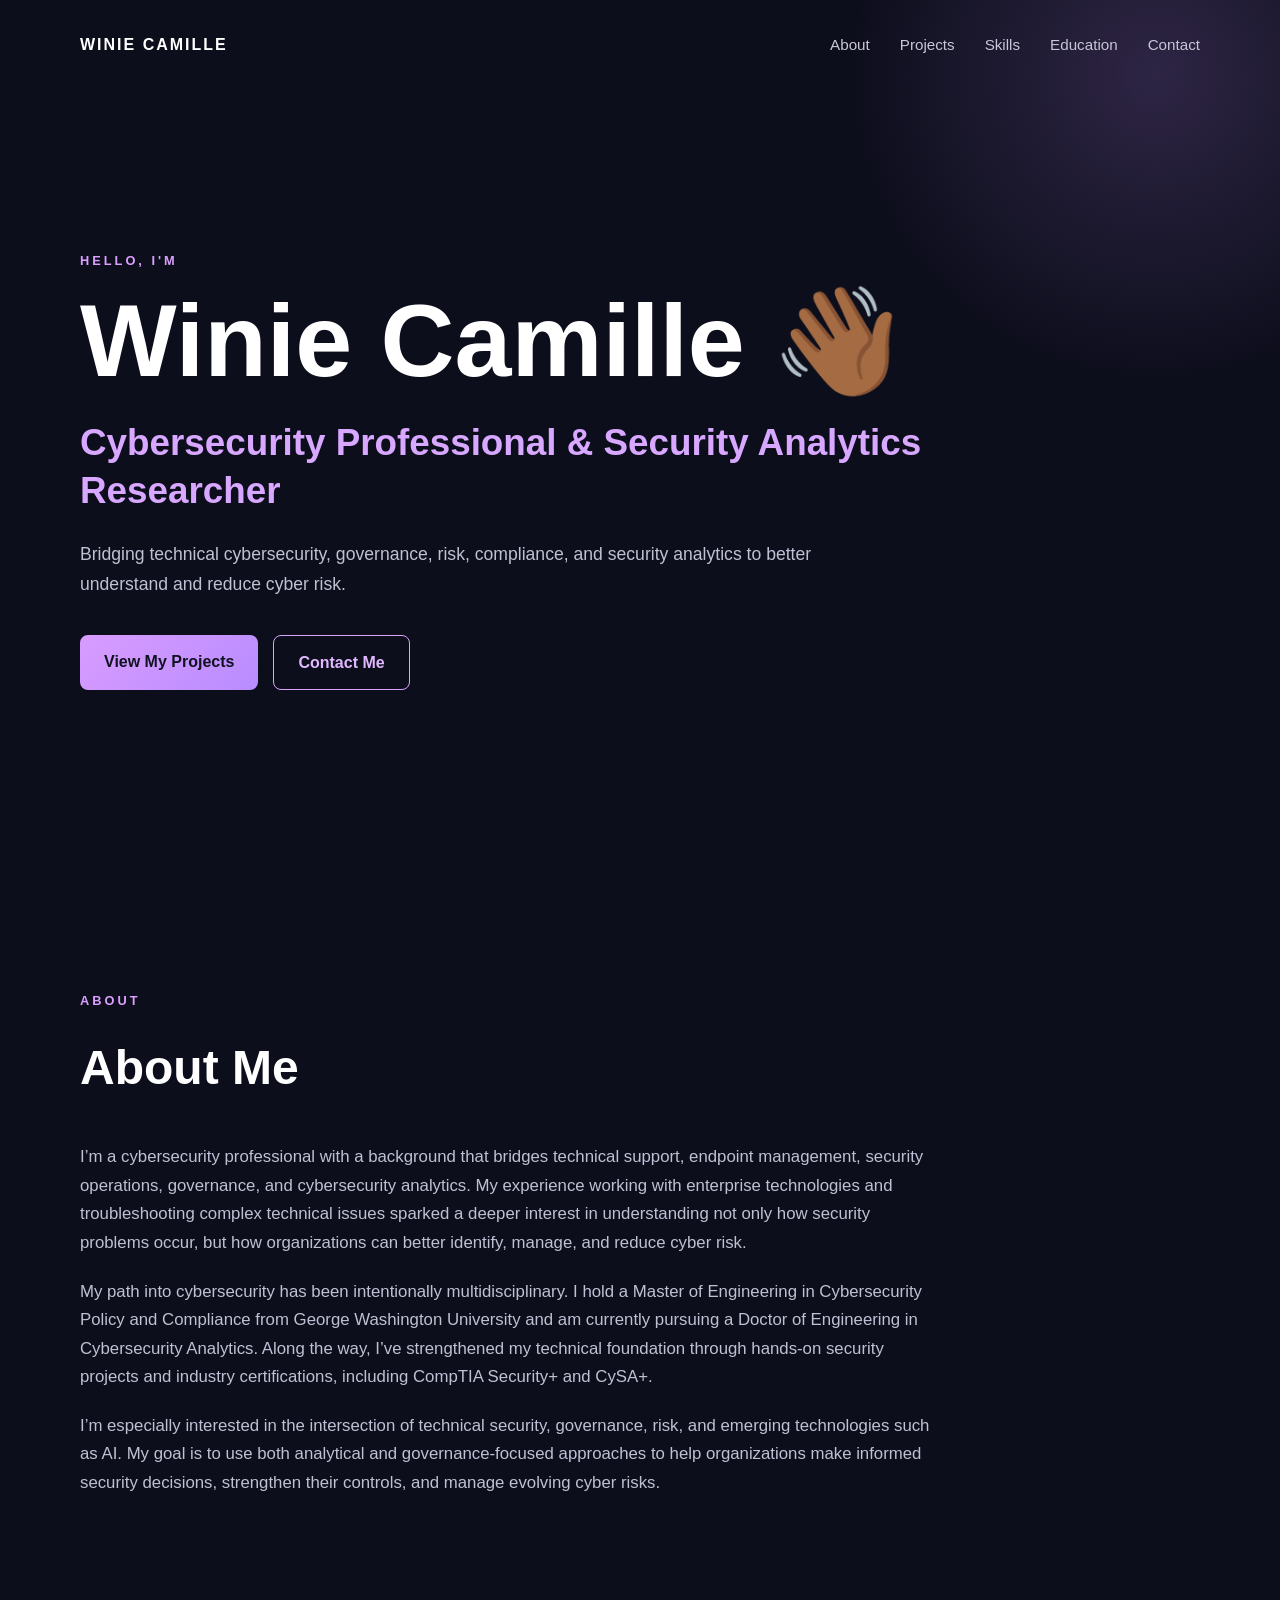
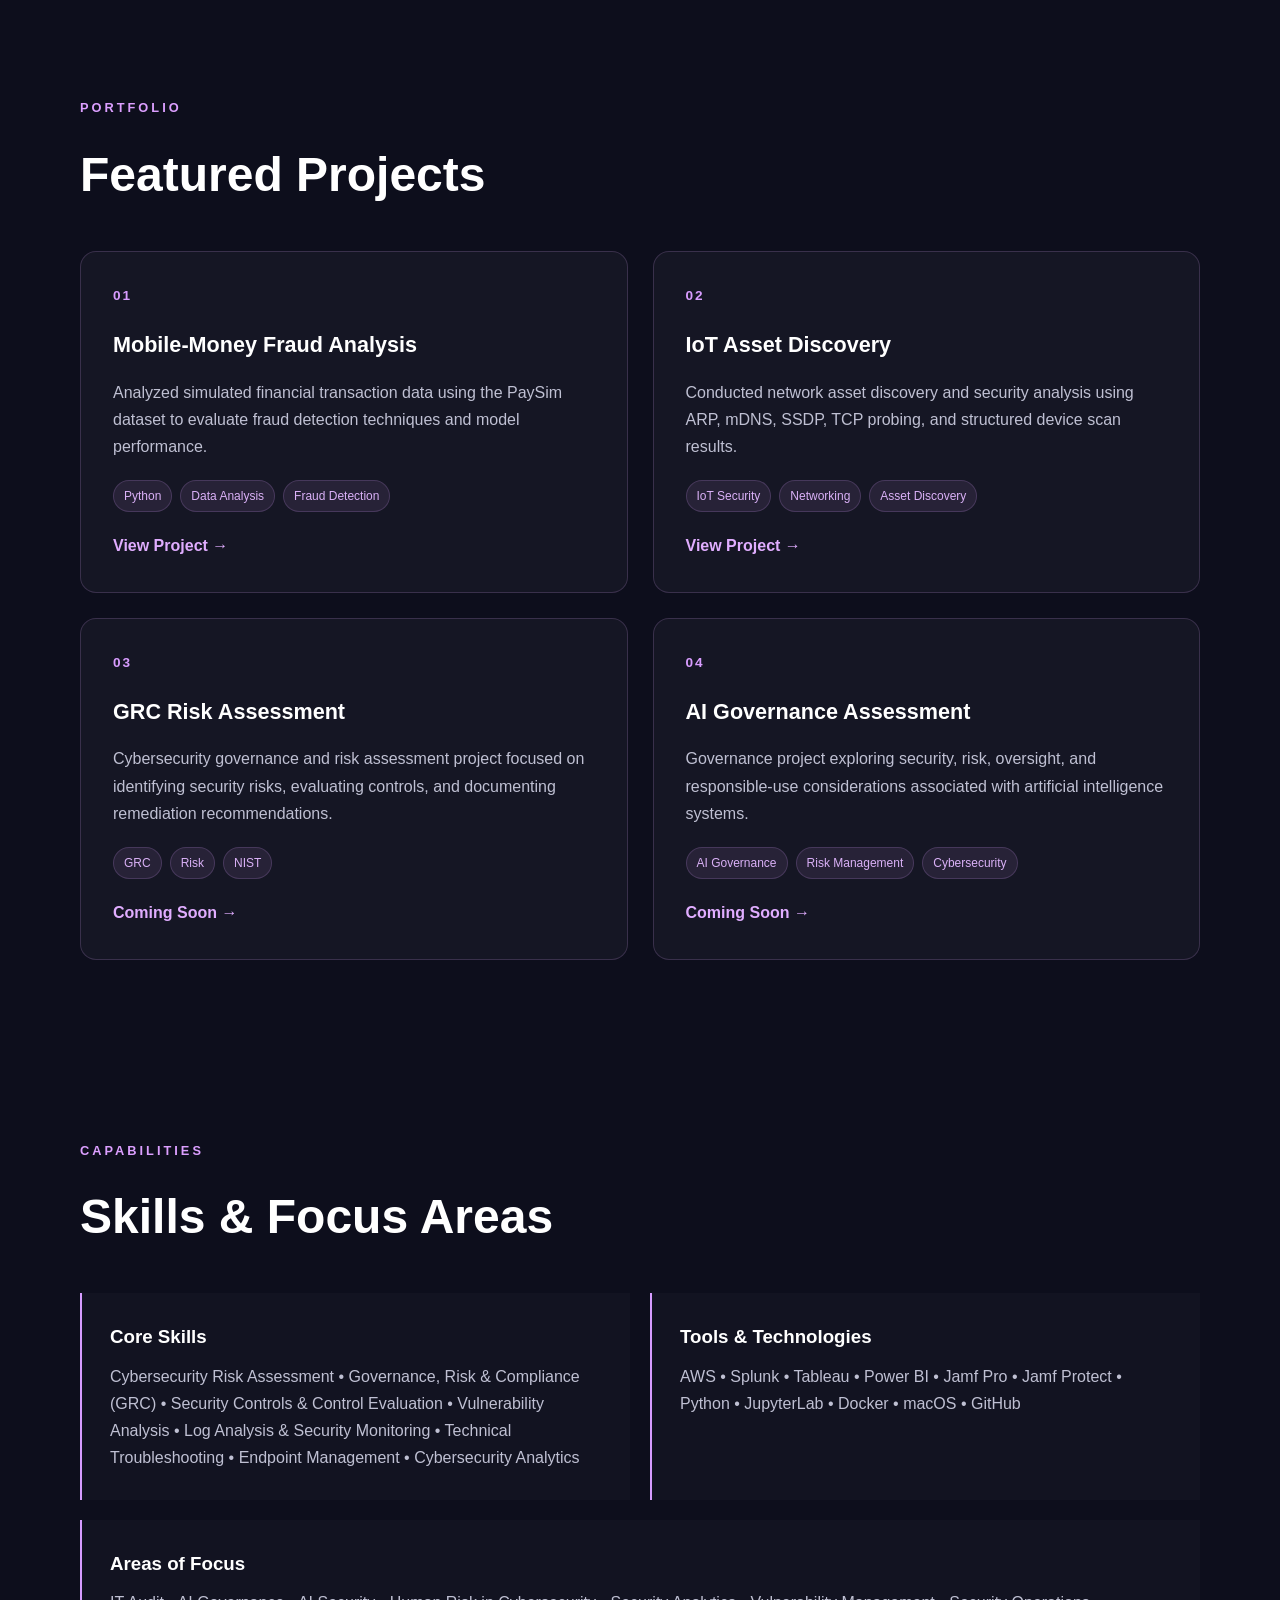
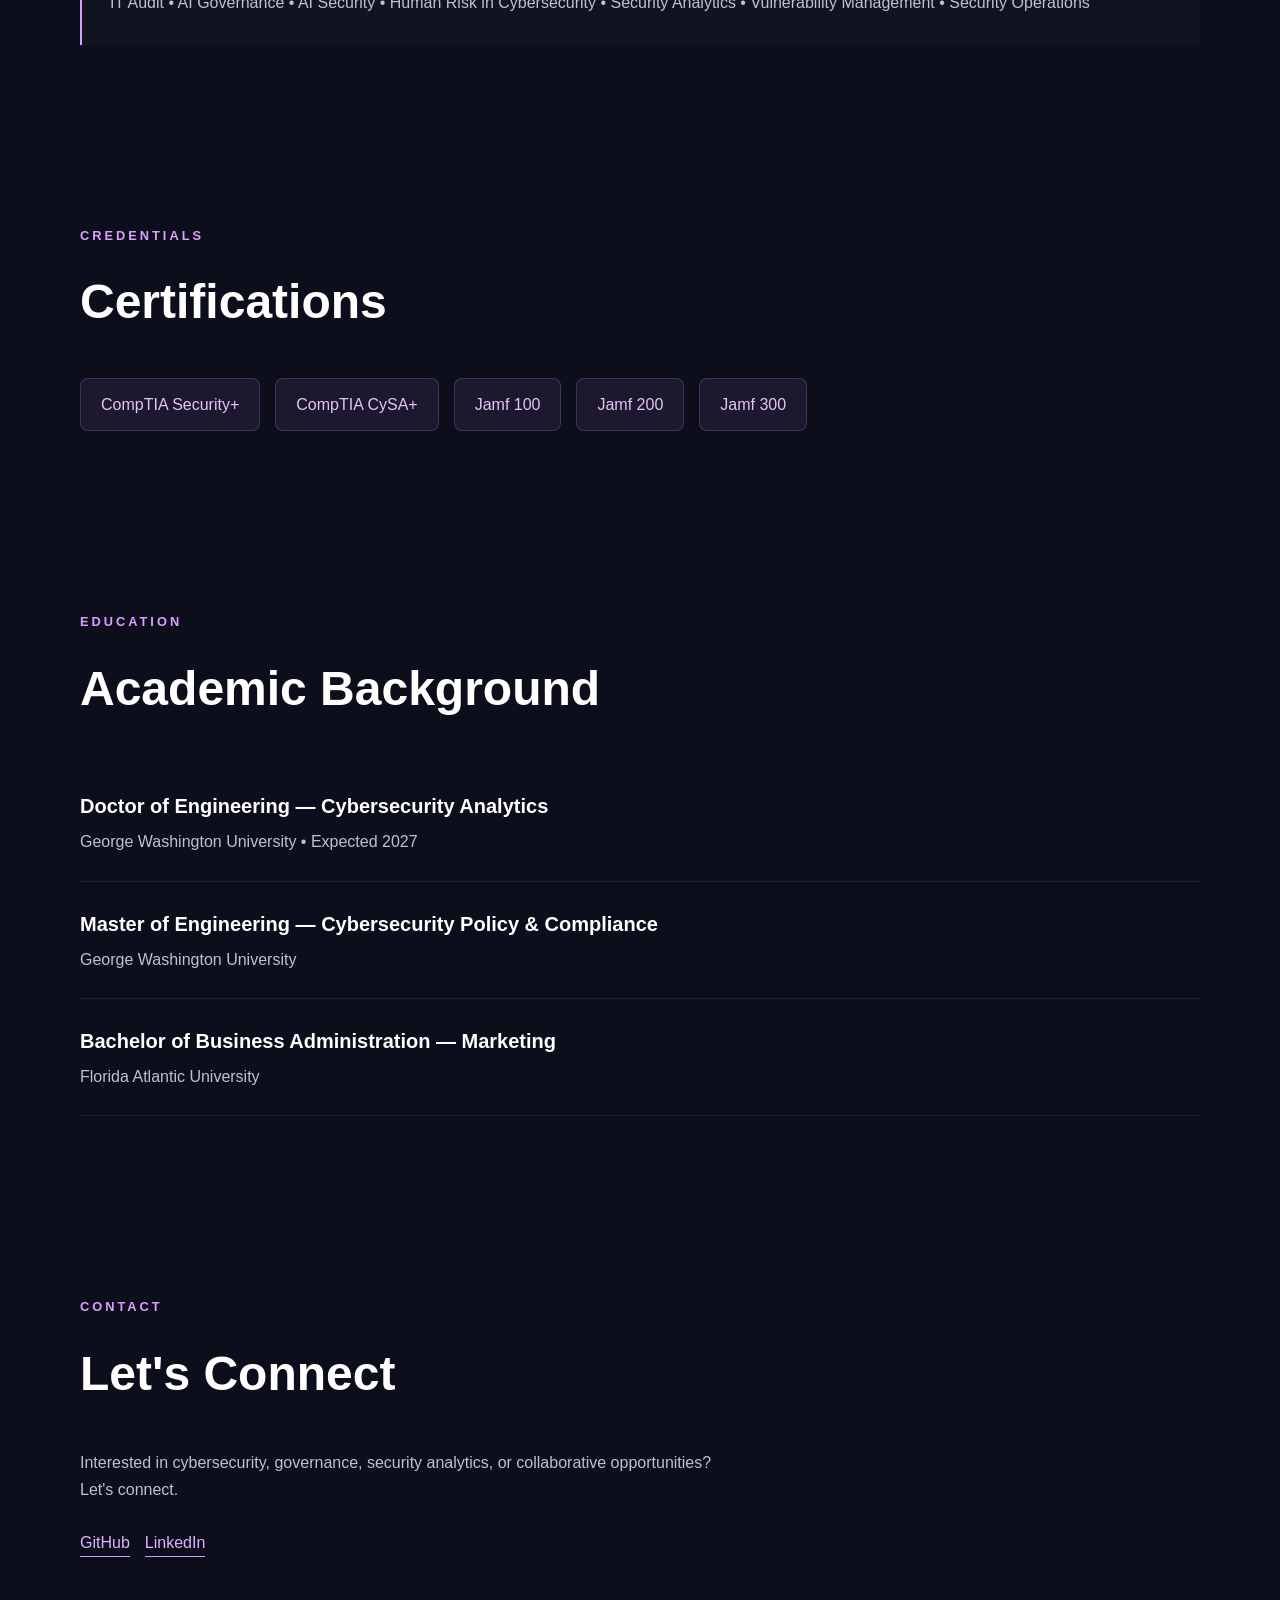
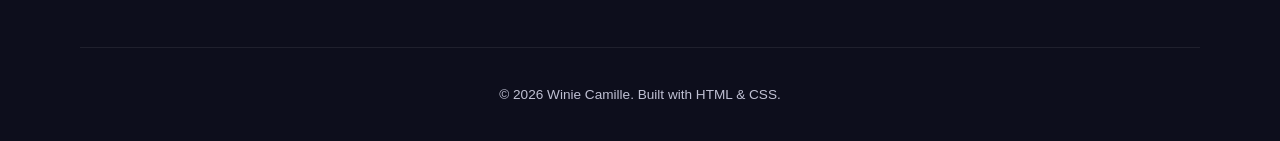
==== index.html @ 27df5be5 "Update education details with expected graduation year" ====
<!DOCTYPE html>
<html lang="en">

<head>
  <meta charset="UTF-8">
  <meta name="viewport" content="width=device-width, initial-scale=1.0">

  <title>Winie Camille | Cybersecurity Portfolio</title>
 
  <link rel="stylesheet" href="style.css">
</head>

<body>

  <nav>
    <div class="logo">WINIE CAMILLE</div>

    <div class="nav-links">
      <a href="#about">About</a>
      <a href="#projects">Projects</a>
      <a href="#skills">Skills</a>
      <a href="#education">Education</a>
      <a href="#contact">Contact</a>
    </div>
  </nav>


  <section class="hero">

    <p class="intro">HELLO, I'M</p>

    <h1>Winie Camille 👋🏾</h1>

    <h2>Cybersecurity Professional & Security Analytics Researcher</h2>

    <p class="hero-text">
      Bridging technical cybersecurity, governance, risk, compliance,
      and security analytics to better understand and reduce cyber risk.
    </p>

    <div class="hero-buttons">
      <a href="#projects" class="primary-button">View My Projects</a>
      <a href="#contact" class="secondary-button">Contact Me</a>
    </div>

  </section>


  <section id="about">

  <p class="section-label">ABOUT</p>

  <h2>About Me</h2>

  <p>
    I’m a cybersecurity professional with a background that bridges technical support,
    endpoint management, security operations, governance, and cybersecurity analytics.
    My experience working with enterprise technologies and troubleshooting complex
    technical issues sparked a deeper interest in understanding not only how security
    problems occur, but how organizations can better identify, manage, and reduce cyber risk.
  </p>

  <p>
    My path into cybersecurity has been intentionally multidisciplinary. I hold a
    Master of Engineering in Cybersecurity Policy and Compliance from George Washington
    University and am currently pursuing a Doctor of Engineering in Cybersecurity Analytics.
    Along the way, I’ve strengthened my technical foundation through hands-on security
    projects and industry certifications, including CompTIA Security+ and CySA+.
  </p>

  <p>
    I’m especially interested in the intersection of technical security, governance,
    risk, and emerging technologies such as AI. My goal is to use both analytical and
    governance-focused approaches to help organizations make informed security decisions,
    strengthen their controls, and manage evolving cyber risks.
  </p>

</section>


  <section id="projects">

    <p class="section-label">PORTFOLIO</p>

    <h2>Featured Projects</h2>

    <div class="project-grid">

      <div class="project-card">
        <p class="project-number">01</p>

        <h3>Mobile-Money Fraud Analysis</h3>

        <p>
          Analyzed simulated financial transaction data using the PaySim
          dataset to evaluate fraud detection techniques and model performance.
        </p>

        <div class="tags">
          <span>Python</span>
          <span>Data Analysis</span>
          <span>Fraud Detection</span>
        </div>

        <a href="#">View Project →</a>
      </div>


      <div class="project-card">
        <p class="project-number">02</p>

        <h3>IoT Asset Discovery</h3>

        <p>
          Conducted network asset discovery and security analysis using
          ARP, mDNS, SSDP, TCP probing, and structured device scan results.
        </p>

        <div class="tags">
          <span>IoT Security</span>
          <span>Networking</span>
          <span>Asset Discovery</span>
        </div>

        <a href="#">View Project →</a>
      </div>


      <div class="project-card">
        <p class="project-number">03</p>

        <h3>GRC Risk Assessment</h3>

        <p>
          Cybersecurity governance and risk assessment project focused on
          identifying security risks, evaluating controls, and documenting
          remediation recommendations.
        </p>

        <div class="tags">
          <span>GRC</span>
          <span>Risk</span>
          <span>NIST</span>
        </div>

        <a href="#">Coming Soon →</a>
      </div>


      <div class="project-card">
        <p class="project-number">04</p>

        <h3>AI Governance Assessment</h3>

        <p>
          Governance project exploring security, risk, oversight, and
          responsible-use considerations associated with artificial
          intelligence systems.
        </p>

        <div class="tags">
          <span>AI Governance</span>
          <span>Risk Management</span>
          <span>Cybersecurity</span>
        </div>

        <a href="#">Coming Soon →</a>
      </div>

    </div>

  </section>


  <section id="skills">

  <p class="section-label">CAPABILITIES</p>

  <h2>Skills & Focus Areas</h2>

  <div class="skills-grid">

    <div>
      <h3>Core Skills</h3>
      <p>
        Cybersecurity Risk Assessment • Governance, Risk & Compliance (GRC) •
        Security Controls & Control Evaluation • Vulnerability Analysis •
        Log Analysis & Security Monitoring • Technical Troubleshooting •
        Endpoint Management • Cybersecurity Analytics
      </p>
    </div>

    <div>
      <h3>Tools & Technologies</h3>
      <p>
        AWS • Splunk • Tableau • Power BI • Jamf Pro • Jamf Protect •
        Python • JupyterLab • Docker • macOS • GitHub
      </p>
    </div>

    <div class="full-width">
      <h3>Areas of Focus</h3>
      <p>
        IT Audit • AI Governance • AI Security • Human Risk in Cybersecurity •
        Security Analytics • Vulnerability Management • Security Operations
      </p>
    </div>

  </div>

</section>


  <section id="certifications">

    <p class="section-label">CREDENTIALS</p>

    <h2>Certifications</h2>

    <div class="certification-list">
      <span>CompTIA Security+</span>
      <span>CompTIA CySA+</span>
      <span>Jamf 100</span>
      <span>Jamf 200</span>
      <span>Jamf 300</span>
    </div>

  </section>


  <section id="education">

    <p class="section-label">EDUCATION</p>

    <h2>Academic Background</h2>

    <div class="education-item">
      <h3>Doctor of Engineering — Cybersecurity Analytics</h3>
      <p>George Washington University • Expected 2027</p>
    </div>

    <div class="education-item">
      <h3>Master of Engineering — Cybersecurity Policy & Compliance</h3>
      <p>George Washington University</p>
    </div>

    <div class="education-item">
      <h3>Bachelor of Business Administration — Marketing</h3>
      <p>Florida Atlantic University</p>
    </div>

  </section>


  <section id="contact">

    <p class="section-label">CONTACT</p>

    <h2>Let's Connect</h2>

    <p>
      Interested in cybersecurity, governance, security analytics,
      or collaborative opportunities? Let's connect.
    </p>

    <div class="contact-links">
      <a href="https://github.com/TechiePoohBear" target="_blank">GitHub</a>
      <a href="#">LinkedIn</a>
    </div>

  </section>


  <footer>
    <p>© 2026 Winie Camille. Built with HTML & CSS.</p>
  </footer>

</body>

</html>
---- style.css ----
/* =========================
   GLOBAL
========================= */

* {
  margin: 0;
  padding: 0;
  box-sizing: border-box;
  scroll-behavior: smooth;
}

body {
  font-family: Arial, Helvetica, sans-serif;
  background: #0d0e1c;
  color: #eeeeF7;
  line-height: 1.7;
}

body::before {
  content: "";
  position: fixed;
  top: -250px;
  right: -200px;
  width: 650px;
  height: 650px;
  background: radial-gradient(
    circle,
    rgba(198, 145, 255, 0.18),
    transparent 68%
  );
  z-index: -1;
}

section,
nav,
footer {
  width: min(1120px, 88%);
  margin: auto;
}

section {
  padding: 90px 0;
}

a {
  text-decoration: none;
}

p {
  color: #bfc0d3;
}


/* =========================
   NAVIGATION
========================= */

nav {
  height: 90px;
  display: flex;
  justify-content: space-between;
  align-items: center;
}

.logo {
  font-weight: 800;
  letter-spacing: 2px;
  color: #ffffff;
}

.nav-links {
  display: flex;
  gap: 30px;
}

.nav-links a {
  color: #c7c7d8;
  font-size: 0.95rem;
  transition: 0.3s;
}

.nav-links a:hover {
  color: #e5b8ff;
}


/* =========================
   HERO
========================= */

.hero {
  min-height: calc(100vh - 90px);
  display: flex;
  flex-direction: column;
  justify-content: center;
  padding-top: 40px;
}

.intro,
.section-label {
  color: #dc9fff;
  letter-spacing: 3px;
  font-size: 0.8rem;
  font-weight: 700;
  margin-bottom: 15px;
}

.hero h1 {
  font-size: clamp(3.5rem, 8vw, 6.5rem);
  line-height: 1.05;
  color: #ffffff;
  margin-bottom: 25px;
}

.hero h2 {
  max-width: 850px;
  font-size: clamp(1.5rem, 3vw, 2.3rem);
  line-height: 1.3;
  color: #d8a7ff;
  margin-bottom: 25px;
}

.hero-text {
  max-width: 750px;
  font-size: 1.1rem;
  margin-bottom: 35px;
}

.hero-buttons {
  display: flex;
  gap: 15px;
  flex-wrap: wrap;
}

.primary-button,
.secondary-button {
  padding: 13px 24px;
  border-radius: 8px;
  font-weight: 700;
  transition: 0.3s;
}

.primary-button {
  background: linear-gradient(135deg, #d99cff, #b88cff);
  color: #111220;
}

.primary-button:hover {
  transform: translateY(-3px);
}

.secondary-button {
  border: 1px solid #d7a4ff;
  color: #e1b8ff;
}

.secondary-button:hover {
  background: rgba(218, 161, 255, 0.08);
}


/* =========================
   SECTION HEADINGS
========================= */

section > h2 {
  font-size: clamp(2rem, 4vw, 3rem);
  color: #ffffff;
  margin-bottom: 35px;
}

#about > p:not(.section-label) {
  max-width: 850px;
  font-size: 1.05rem;
  margin-bottom: 20px;
}


/* =========================
   PROJECTS
========================= */

.project-grid {
  display: grid;
  grid-template-columns: repeat(2, 1fr);
  gap: 25px;
}

.project-card {
  background: rgba(255, 255, 255, 0.035);
  border: 1px solid rgba(220, 164, 255, 0.18);
  border-radius: 16px;
  padding: 32px;
  transition: 0.3s;
}

.project-card:hover {
  transform: translateY(-6px);
  border-color: #dca4ff;
  box-shadow: 0 15px 40px rgba(191, 133, 255, 0.10);
}

.project-number {
  color: #d89cff;
  font-size: 0.85rem;
  font-weight: 700;
  letter-spacing: 2px;
}

.project-card h3 {
  color: #ffffff;
  font-size: 1.35rem;
  margin: 10px 0 15px;
}

.project-card > p {
  margin-bottom: 20px;
}

.project-card > a {
  display: inline-block;
  color: #e0adff;
  margin-top: 20px;
  font-weight: 700;
}

.tags {
  display: flex;
  gap: 8px;
  flex-wrap: wrap;
}

.tags span {
  font-size: 0.75rem;
  padding: 5px 10px;
  border-radius: 20px;
  background: rgba(214, 159, 255, 0.09);
  color: #dab1f7;
  border: 1px solid rgba(214, 159, 255, 0.18);
}


/* =========================
   SKILLS
========================= */

.skills-grid {
  display: grid;
  grid-template-columns: repeat(2, 1fr);
  gap: 20px;
}

.skills-grid > div {
  padding: 28px;
  border-left: 2px solid #d69cff;
  background: rgba(255, 255, 255, 0.025);
}

.skills-grid .full-width {
  grid-column: 1 / -1;
}

.skills-grid h3 {
  color: #ffffff;
  margin-bottom: 10px;
}


/* =========================
   CERTIFICATIONS
========================= */

.certification-list {
  display: flex;
  flex-wrap: wrap;
  gap: 15px;
}

.certification-list span {
  padding: 12px 20px;
  border-radius: 8px;
  background: rgba(216, 156, 255, 0.08);
  border: 1px solid rgba(216, 156, 255, 0.2);
  color: #e5c5f7;
}


/* =========================
   EDUCATION
========================= */

.education-item {
  padding: 25px 0;
  border-bottom: 1px solid rgba(255, 255, 255, 0.08);
}

.education-item h3 {
  color: #ffffff;
  font-size: 1.25rem;
  margin-bottom: 5px;
}


/* =========================
   CONTACT
========================= */

#contact > p:not(.section-label) {
  max-width: 650px;
  margin-bottom: 25px;
}

.contact-links {
  display: flex;
  gap: 15px;
}

.contact-links a {
  color: #e0b2ff;
  border-bottom: 1px solid #d49cff;
}


/* =========================
   FOOTER
========================= */

footer {
  padding: 35px 0;
  border-top: 1px solid rgba(255, 255, 255, 0.08);
  text-align: center;
}

footer p {
  font-size: 0.85rem;
}


/* =========================
   MOBILE
========================= */

@media (max-width: 750px) {

  nav {
    height: auto;
    padding: 25px 0;
    flex-direction: column;
    align-items: flex-start;
    gap: 18px;
  }

  .nav-links {
    flex-wrap: wrap;
    gap: 12px 20px;
  }

  .hero {
    min-height: auto;
    padding: 100px 0;
  }

  .hero h1 {
    font-size: 3.4rem;
  }

  .project-grid,
  .skills-grid {
    grid-template-columns: 1fr;
  }

  section {
    padding: 70px 0;
  }
}
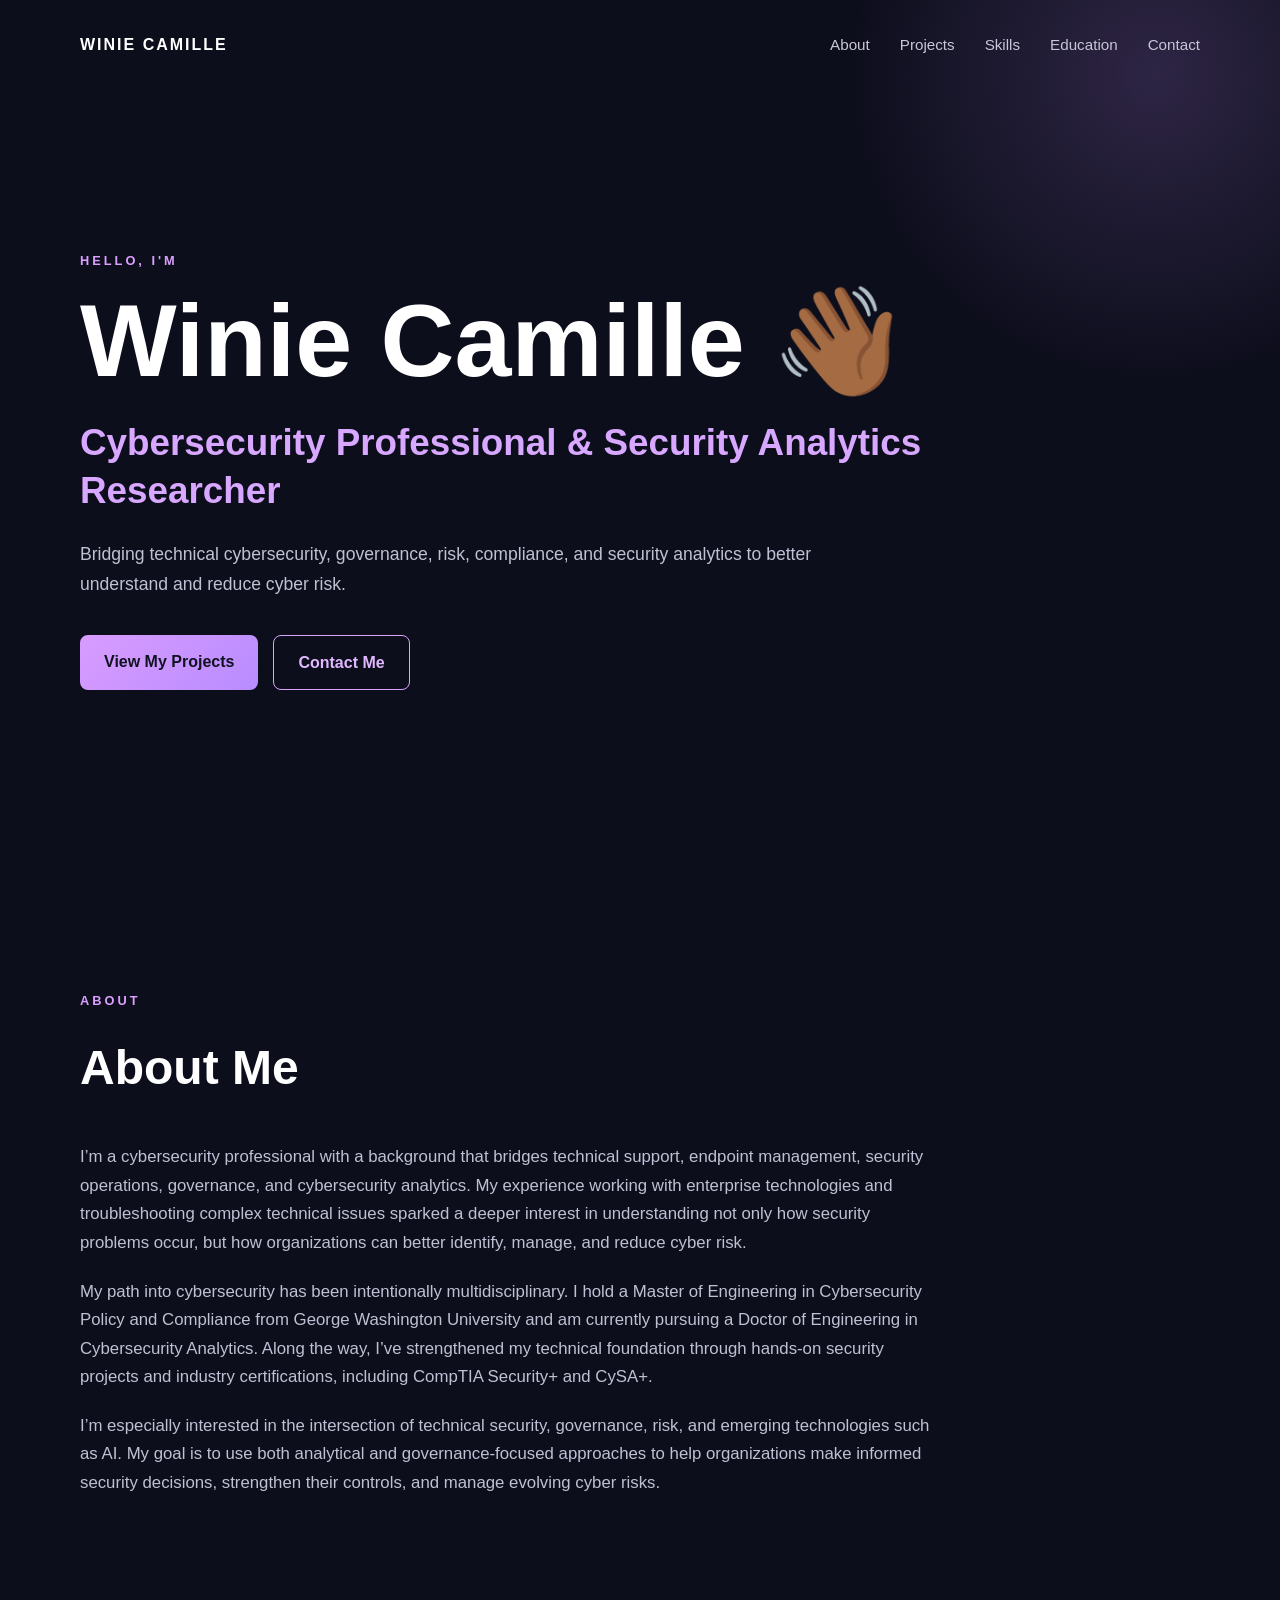
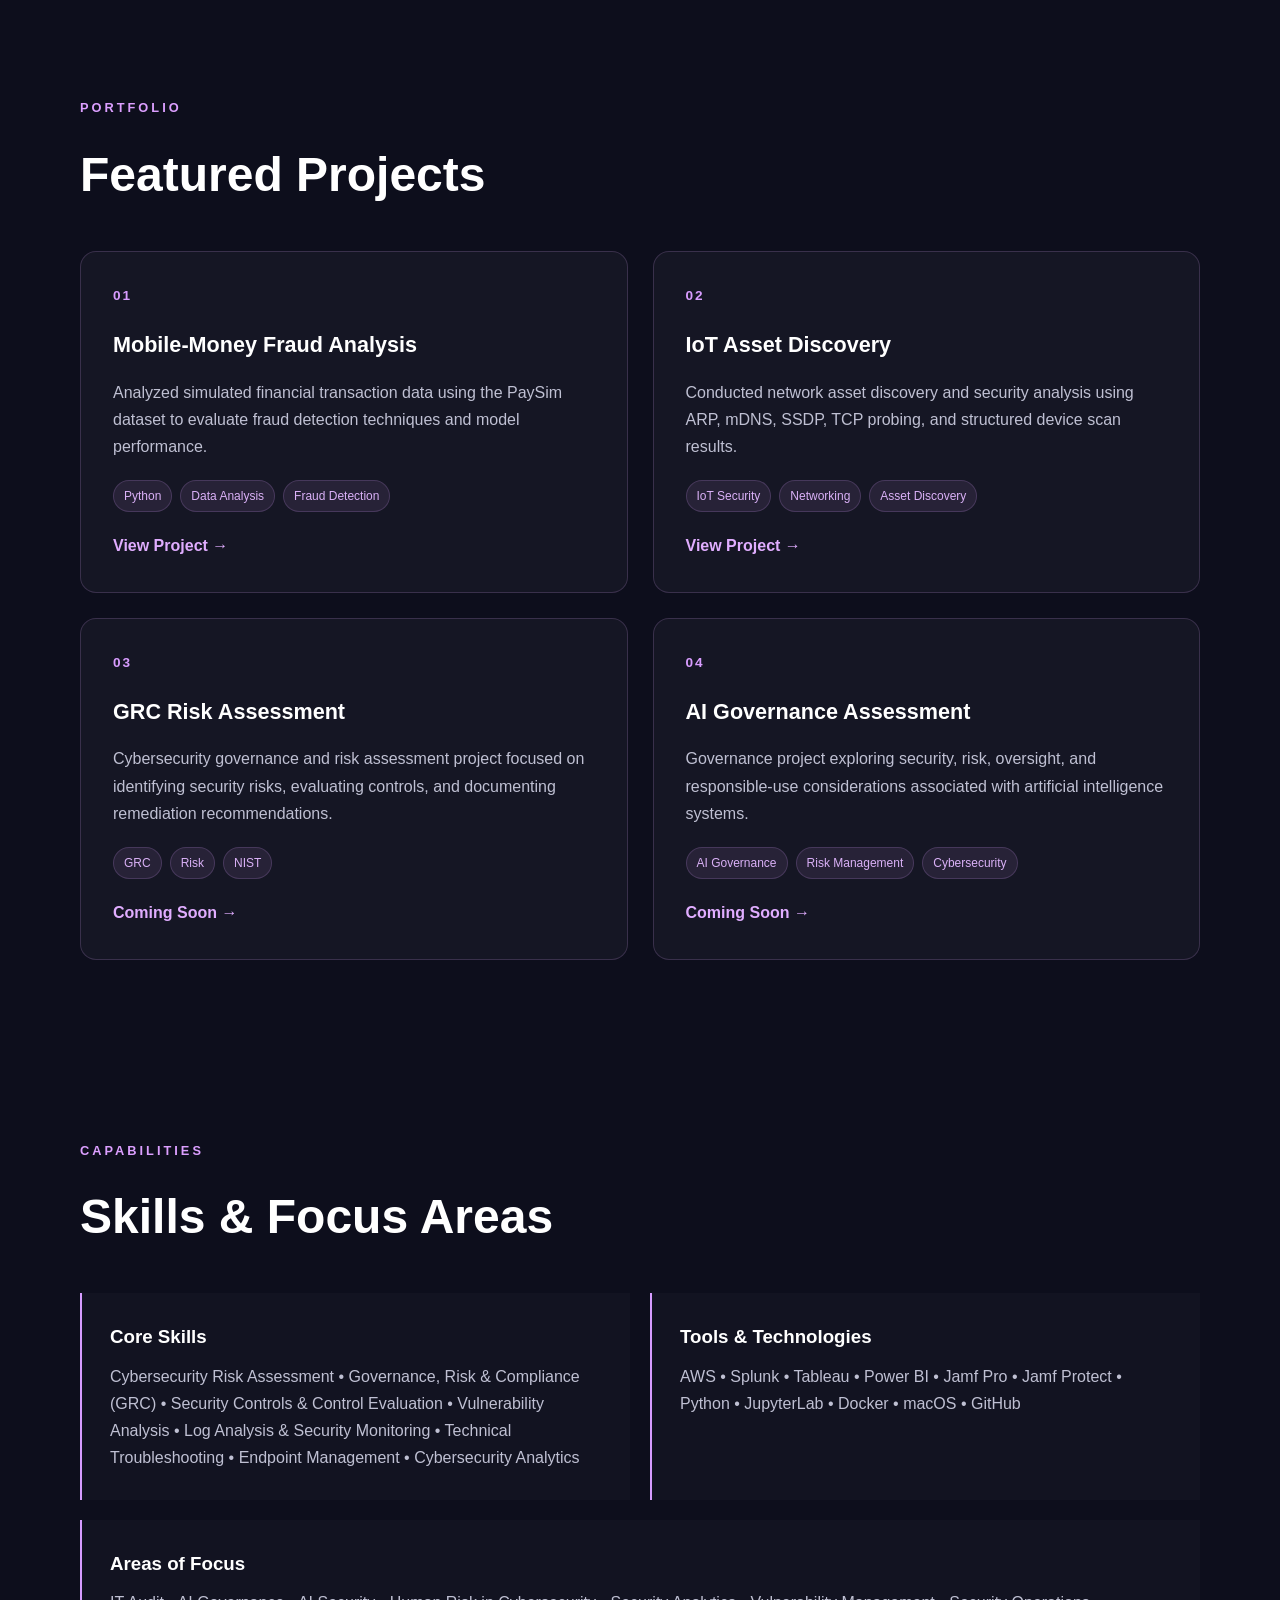
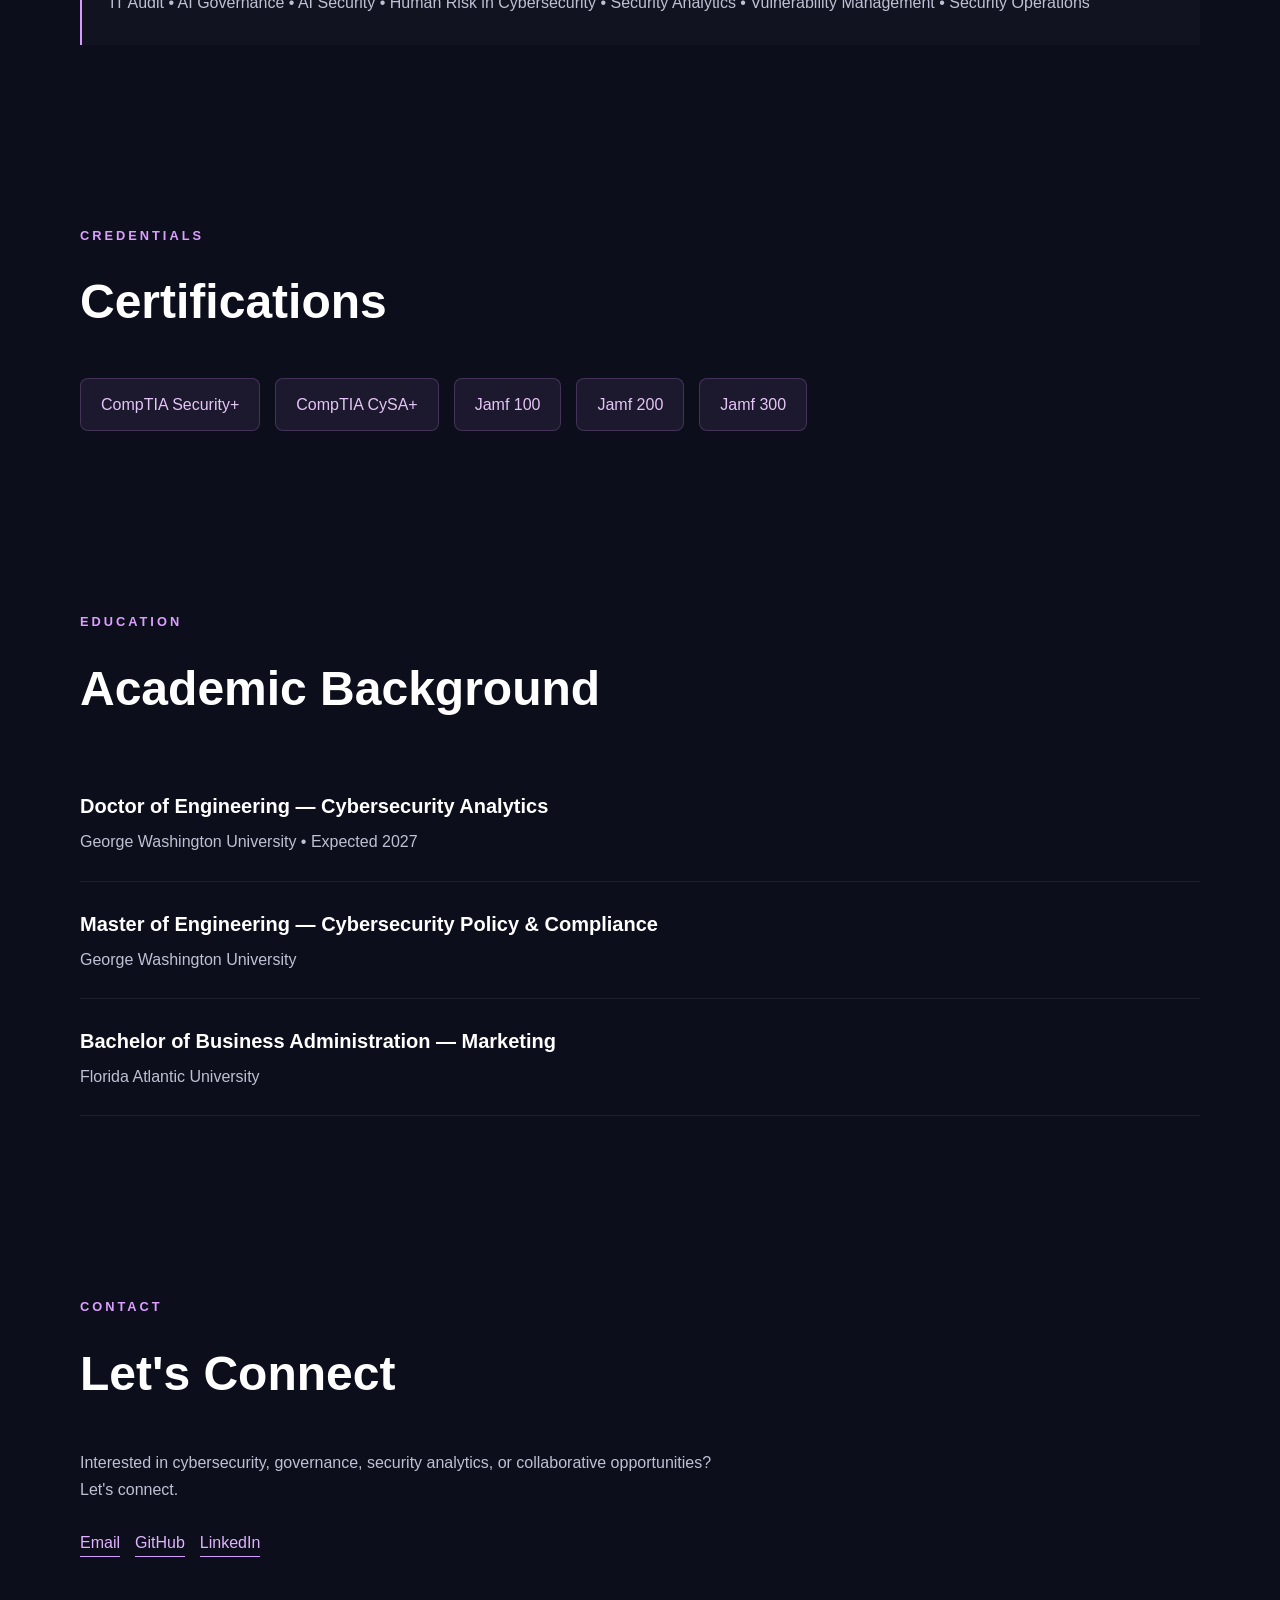
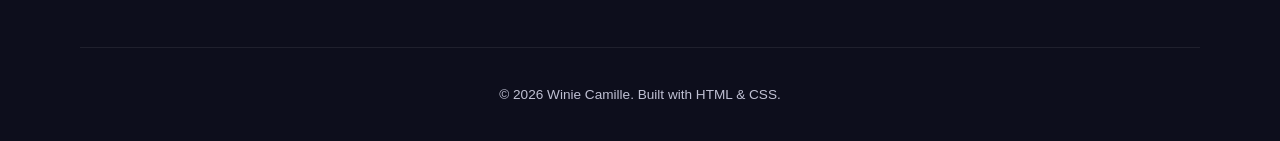
==== commit b8f3fcc8: "Update contact links in index.html" ====
--- a/index.html
+++ b/index.html
@@ -264,8 +264,9 @@
     </p>
 
     <div class="contact-links">
-      <a href="https://github.com/TechiePoohBear" target="_blank">GitHub</a>
-      <a href="#">LinkedIn</a>
+        <a href="mailto:winiecamille@gmail.com">Email</a>
+        <a href="https://github.com/TechiePoohBear" target="_blank">GitHub</a>
+        <a href="https://www.linkedin.com/in/winie-camille-m-eng-45a8448a/" target="_blank">LinkedIn</a>
     </div>
 
   </section>
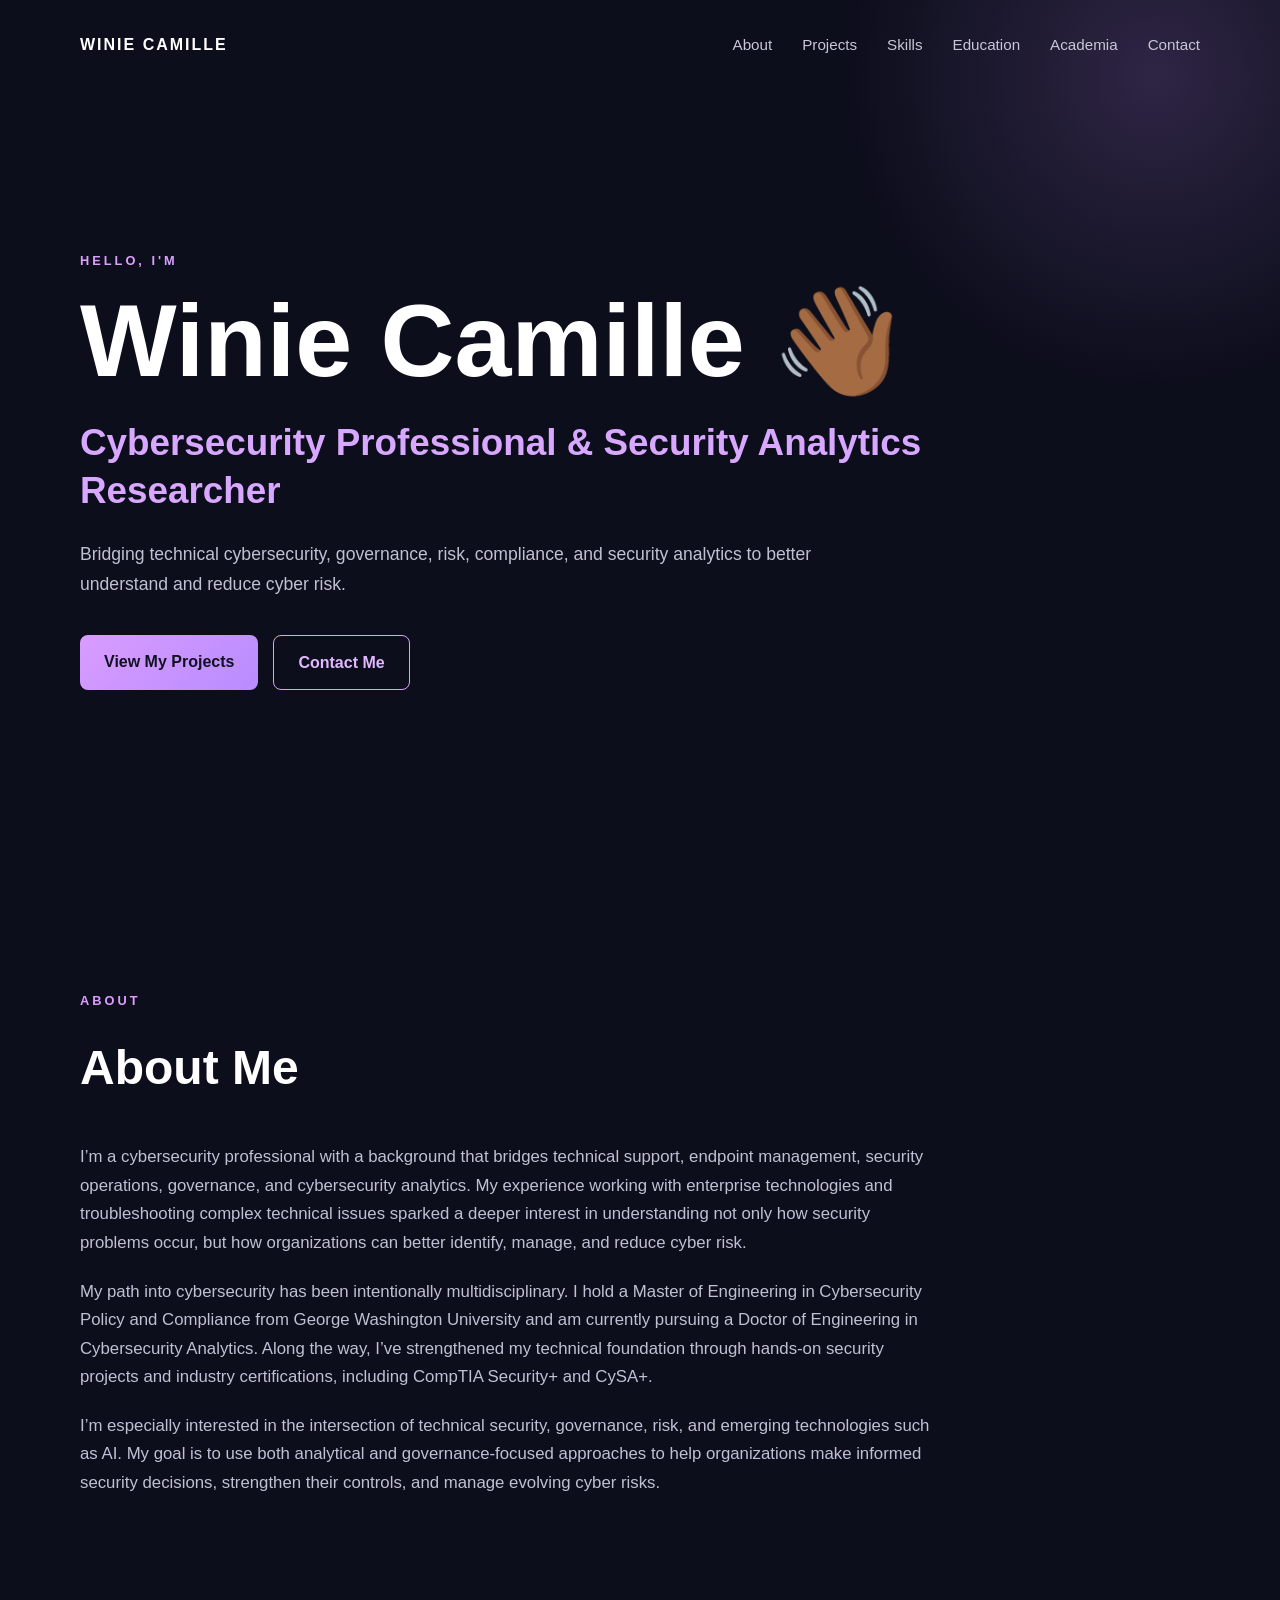
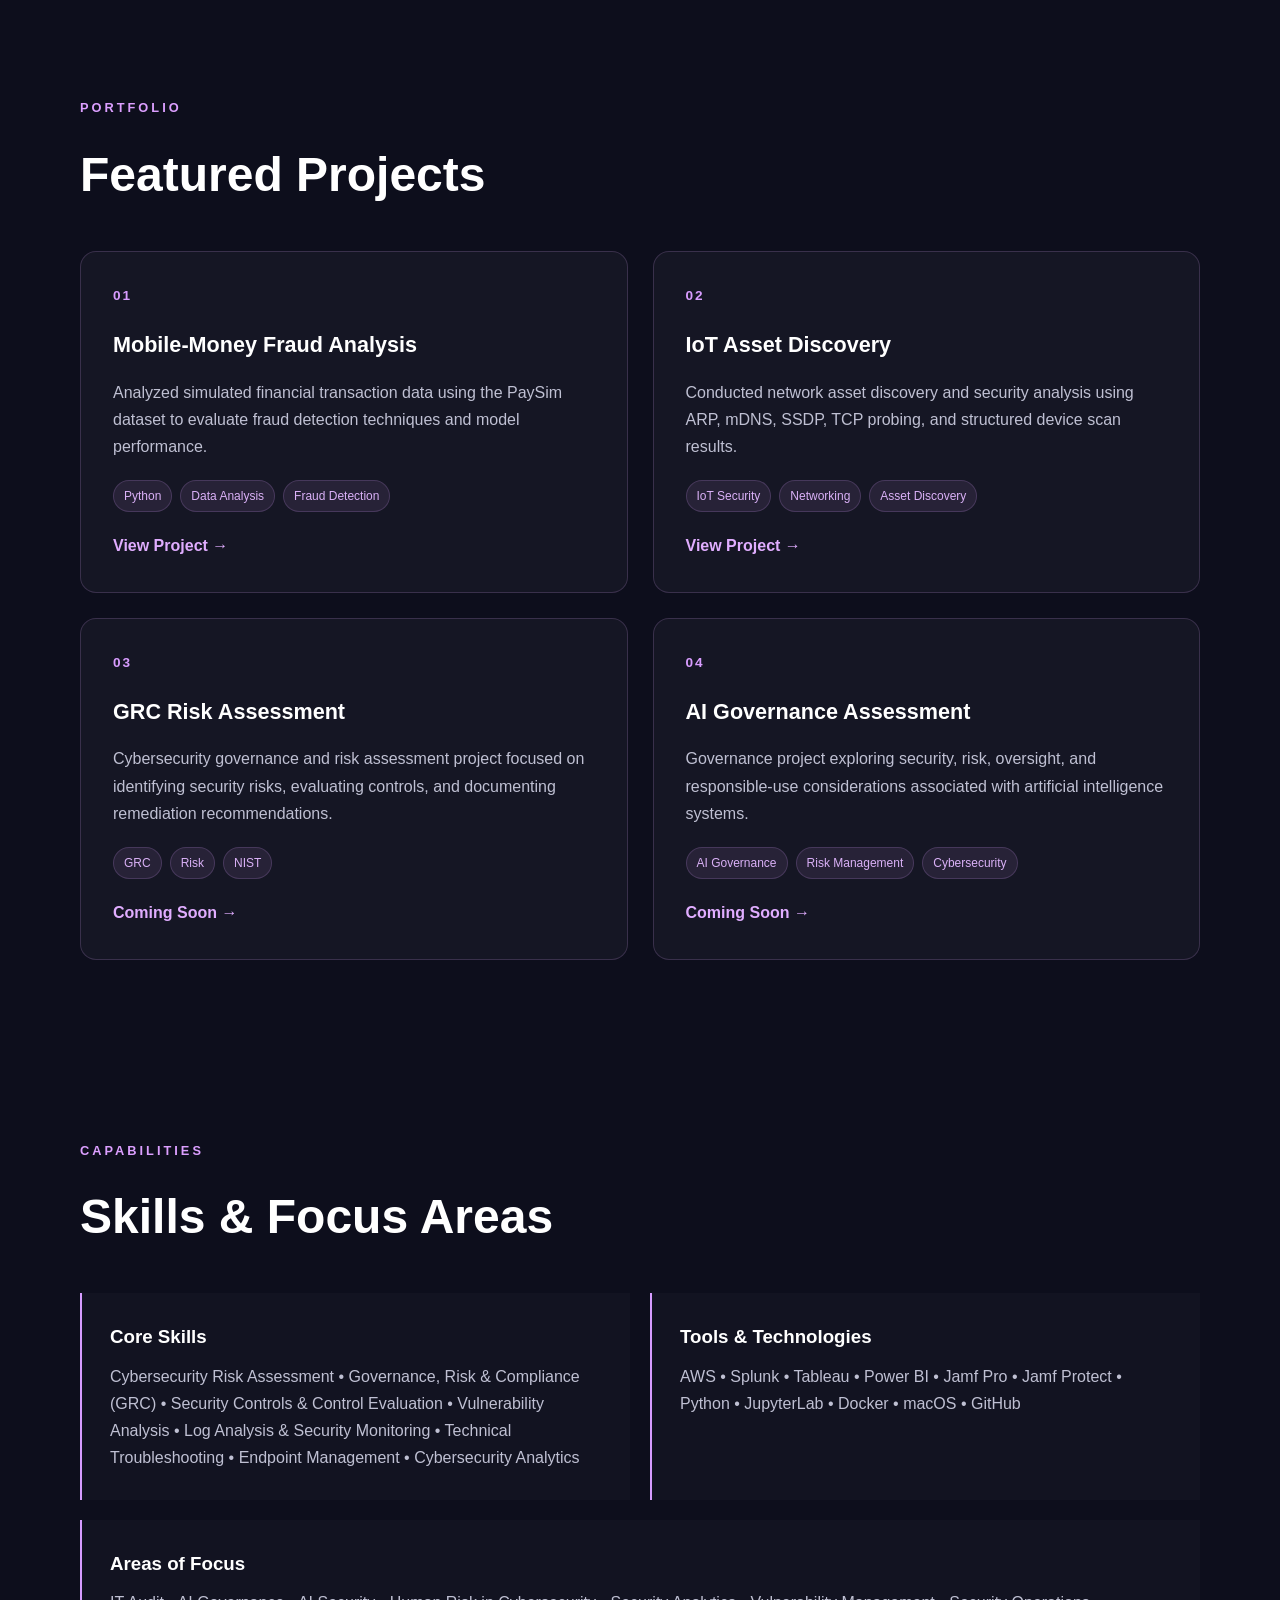
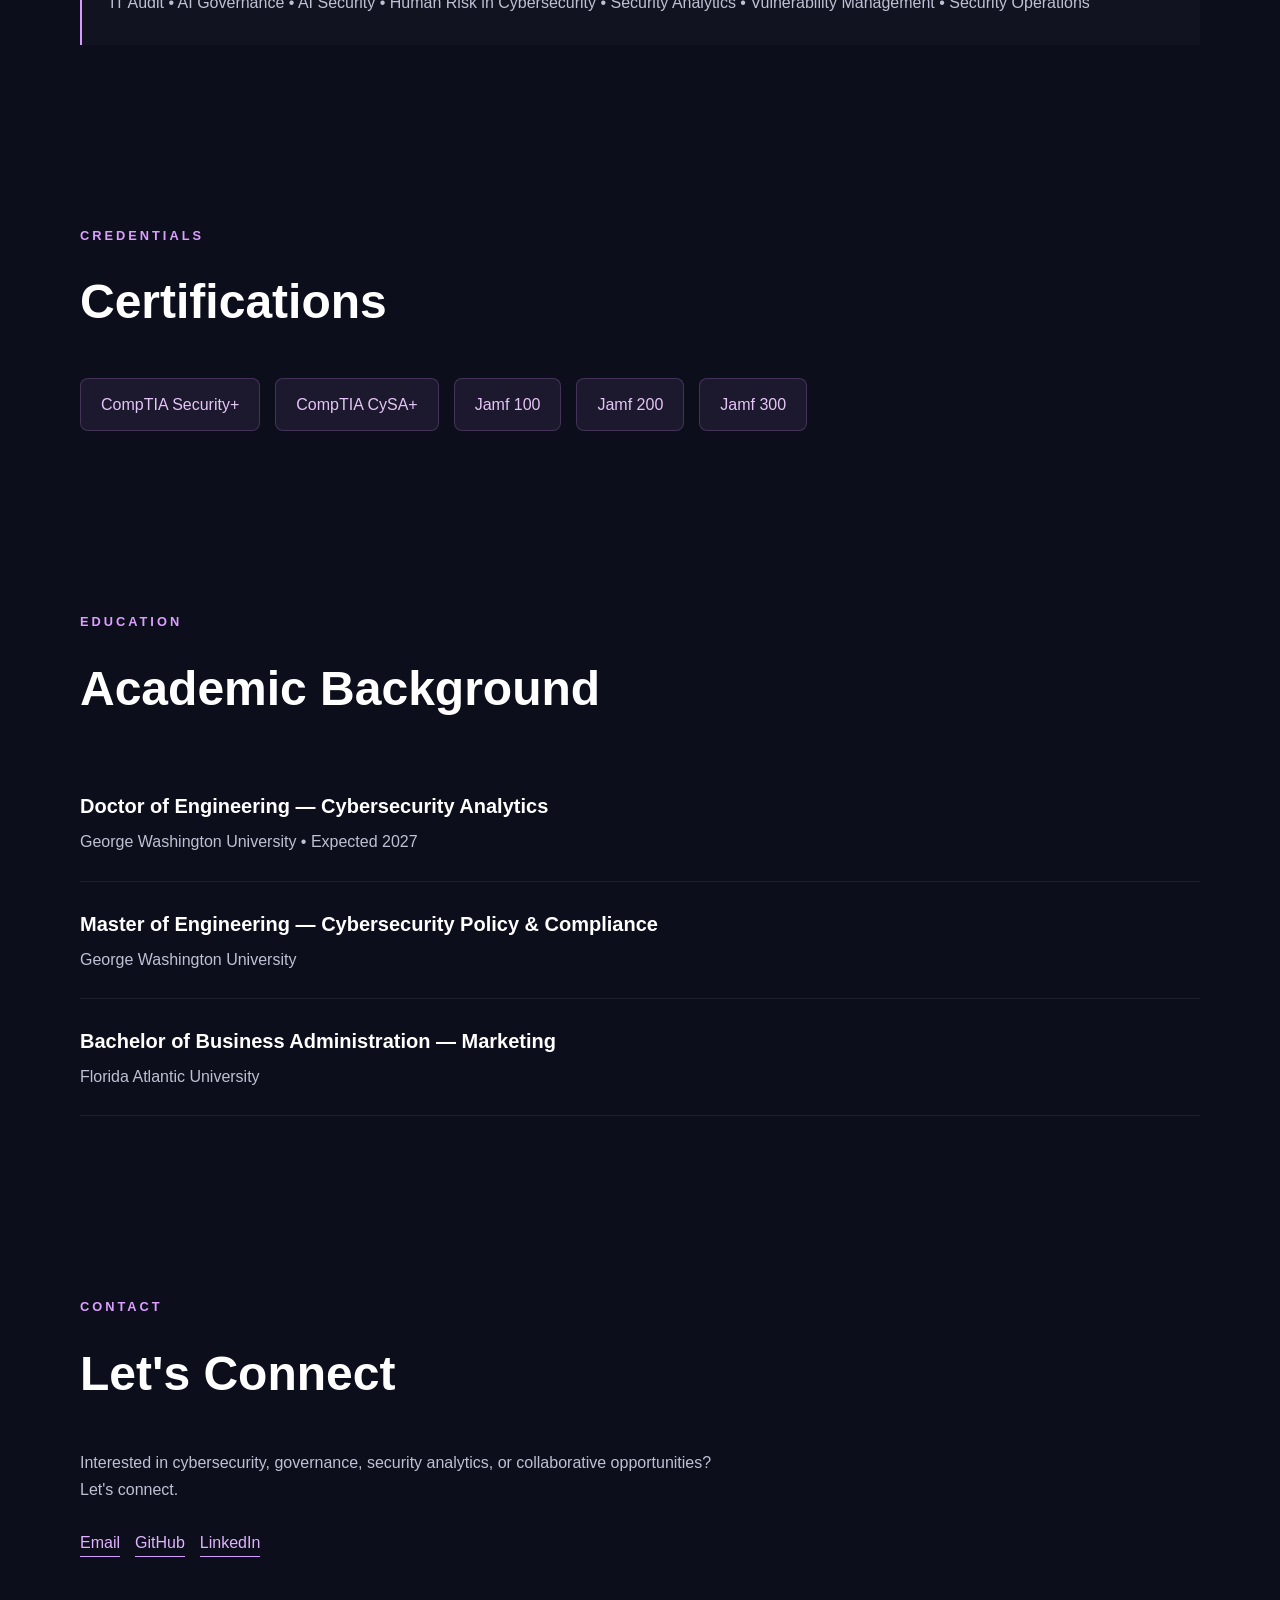
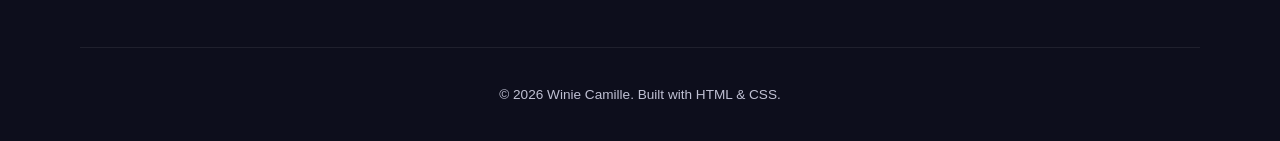
==== commit eb697a76: "Add Academia link to navigation" ====
--- a/index.html
+++ b/index.html
@@ -20,6 +20,7 @@
       <a href="#projects">Projects</a>
       <a href="#skills">Skills</a>
       <a href="#education">Education</a>
+      <a href="#academia">Academia</a>
       <a href="#contact">Contact</a>
     </div>
   </nav>
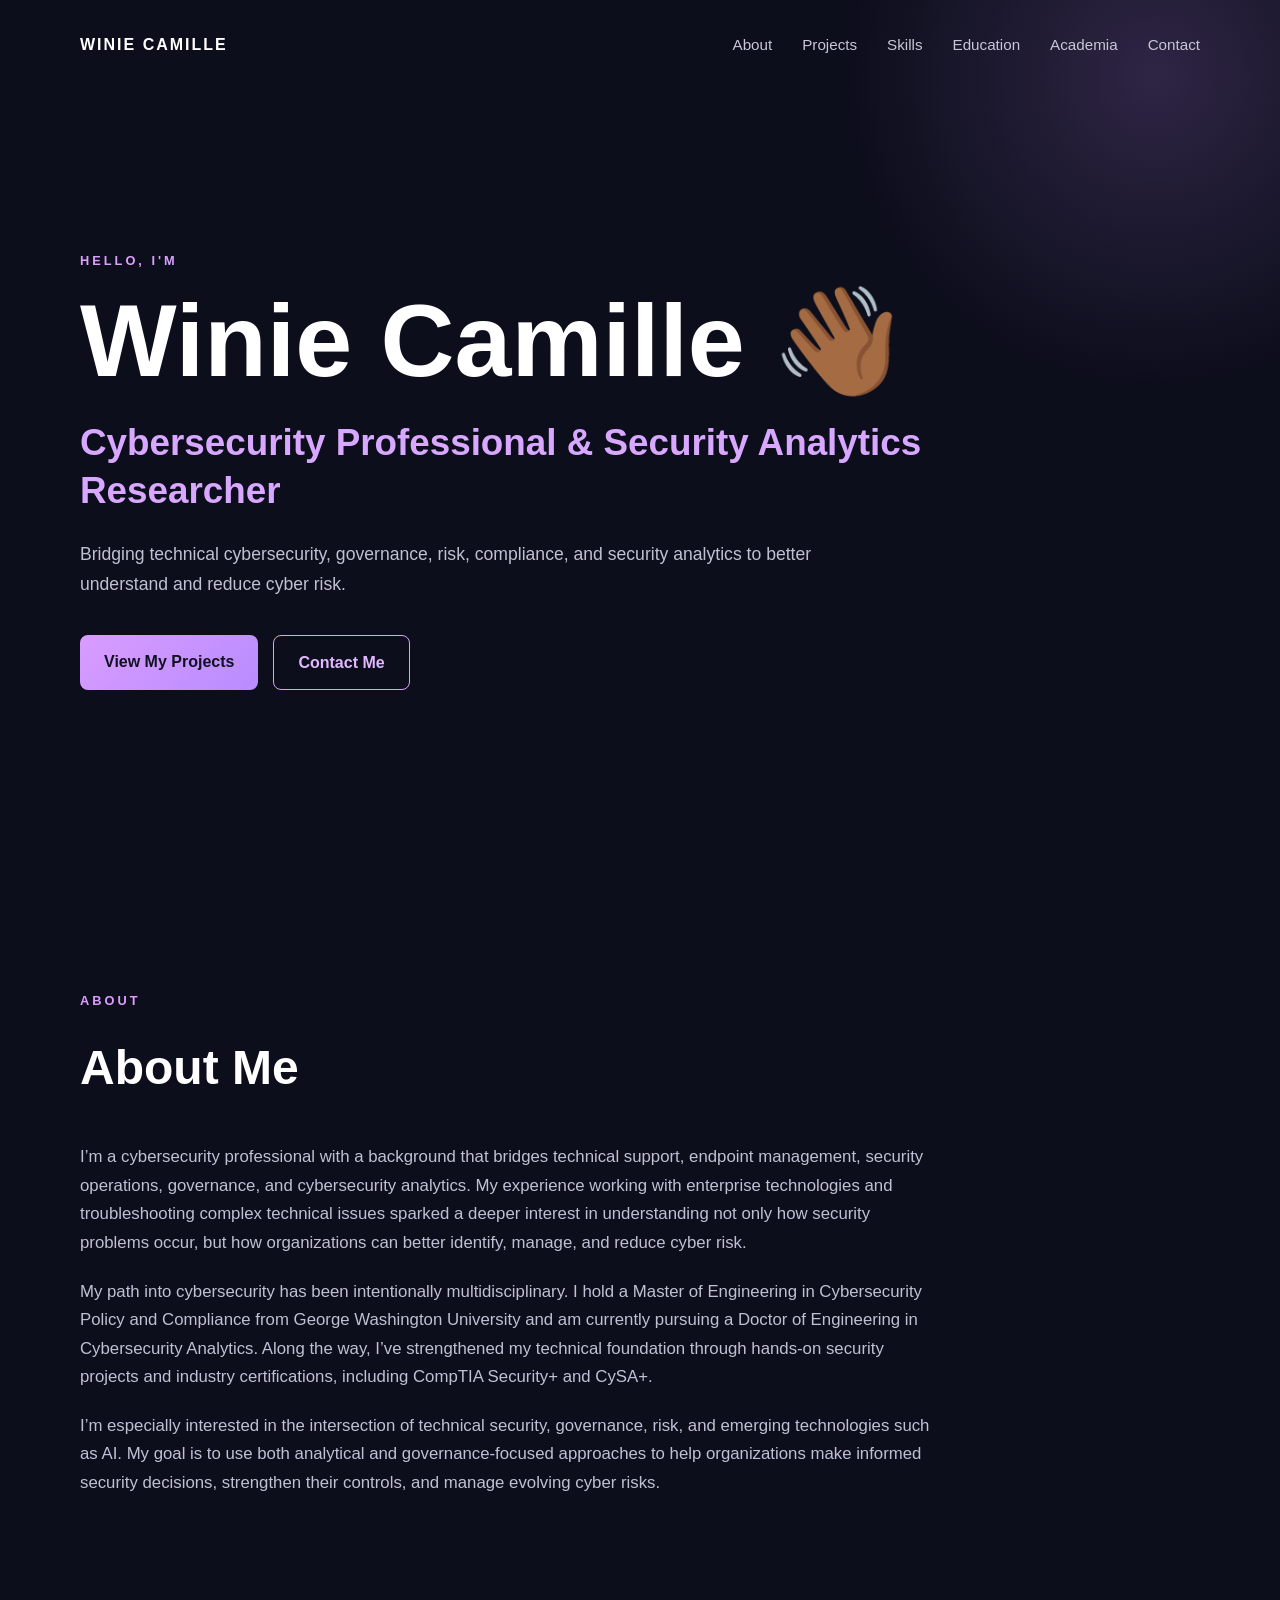
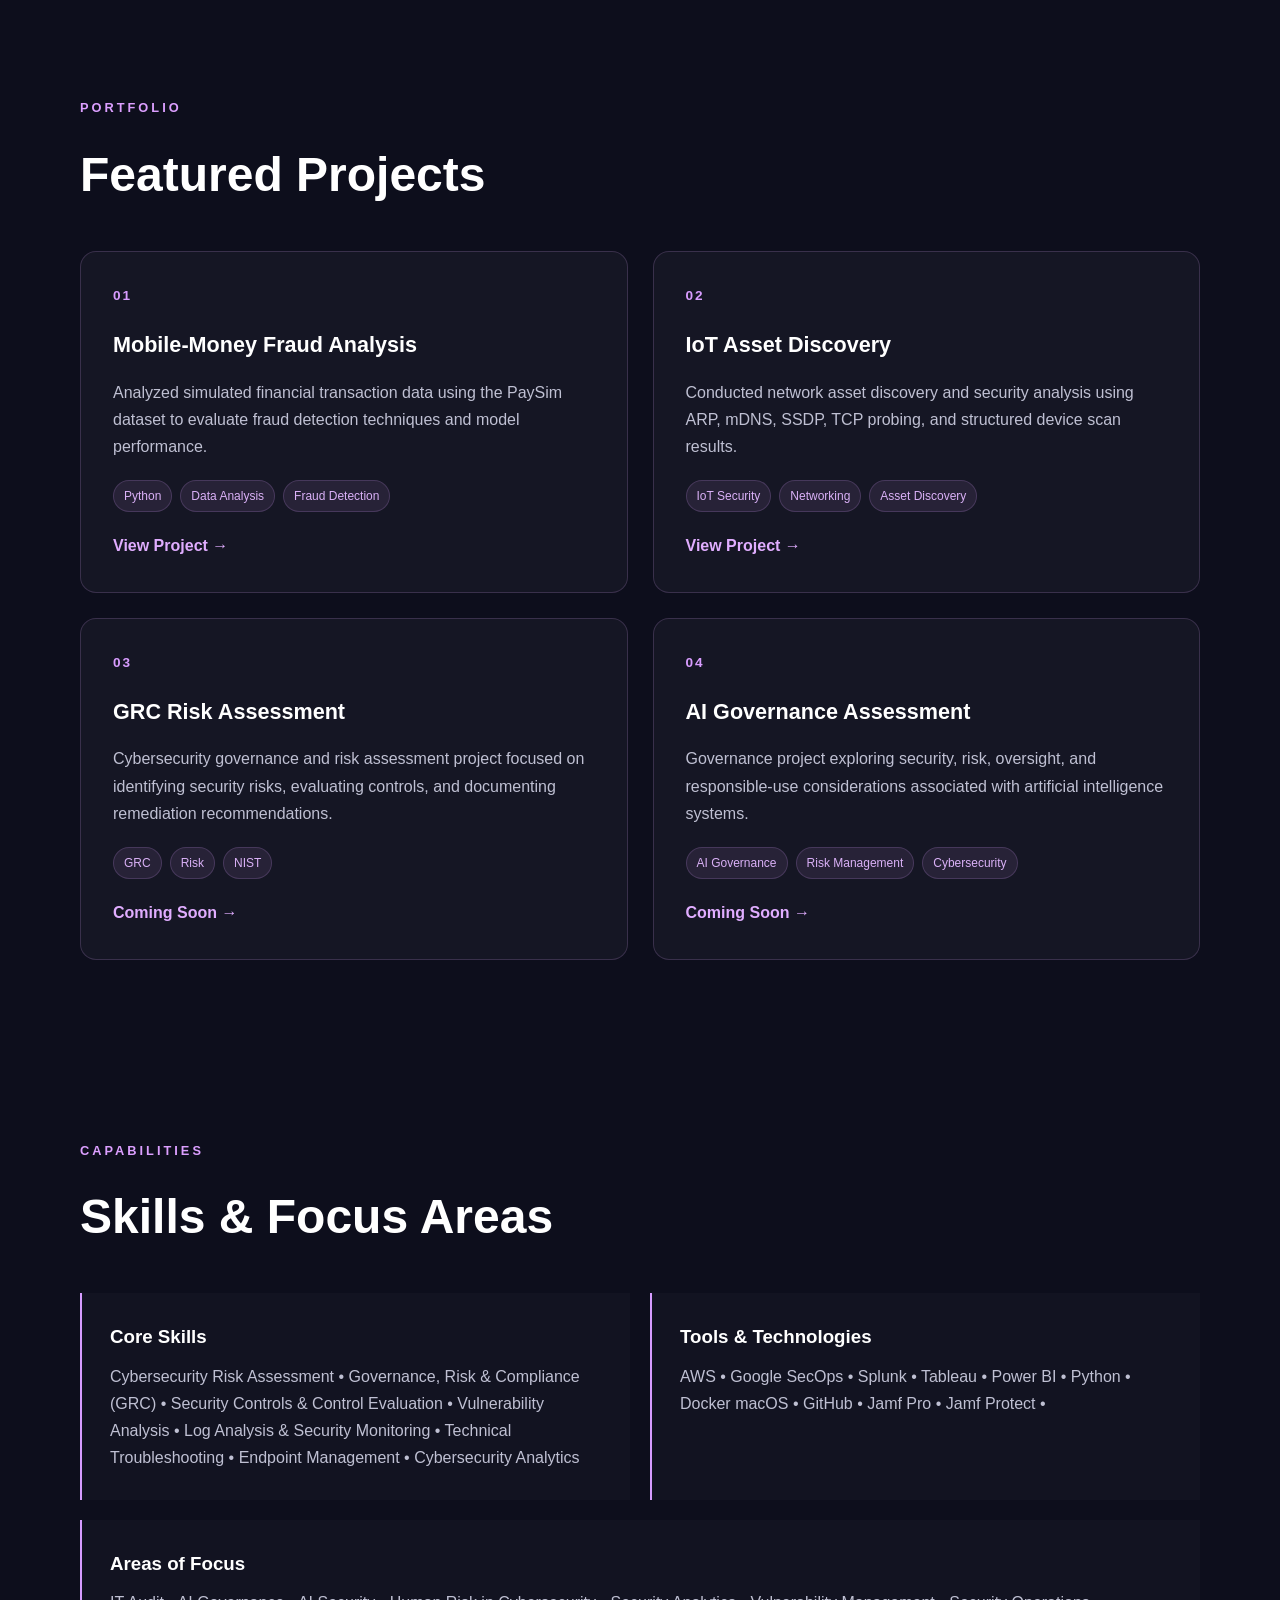
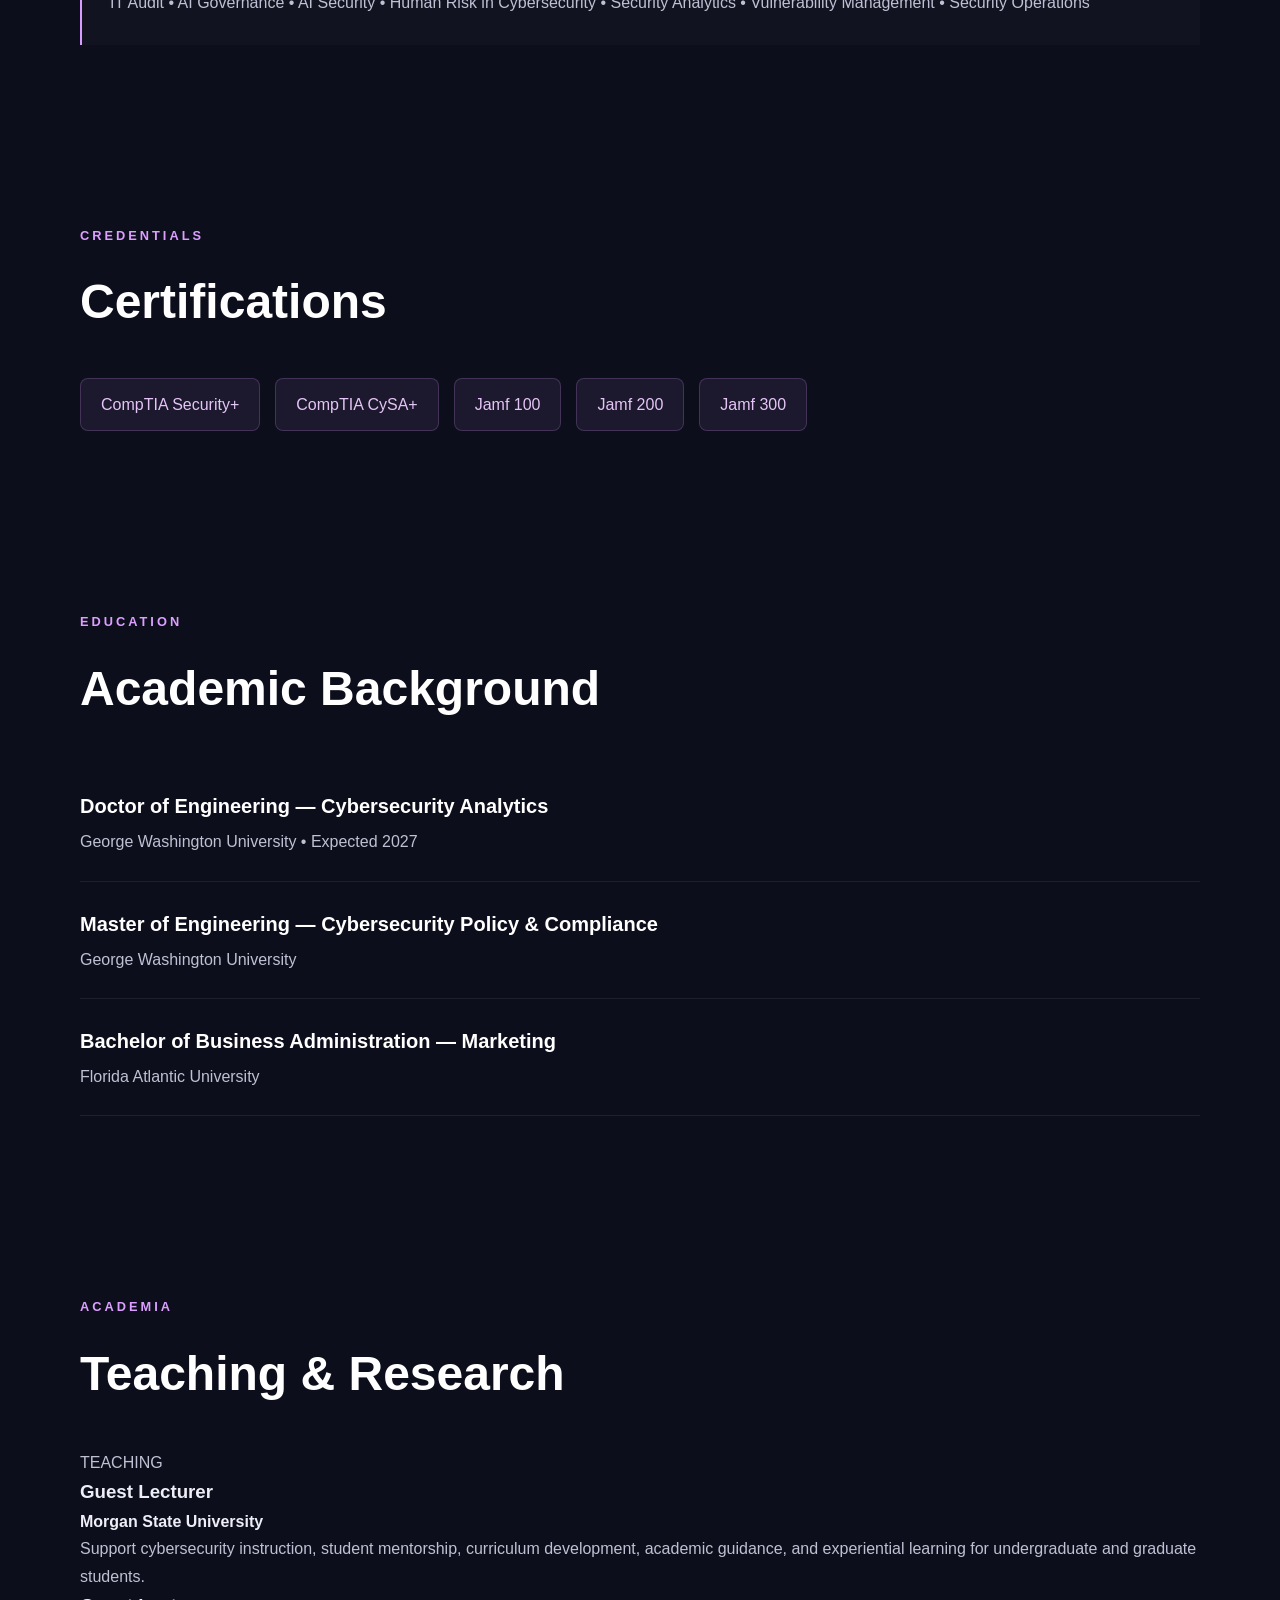
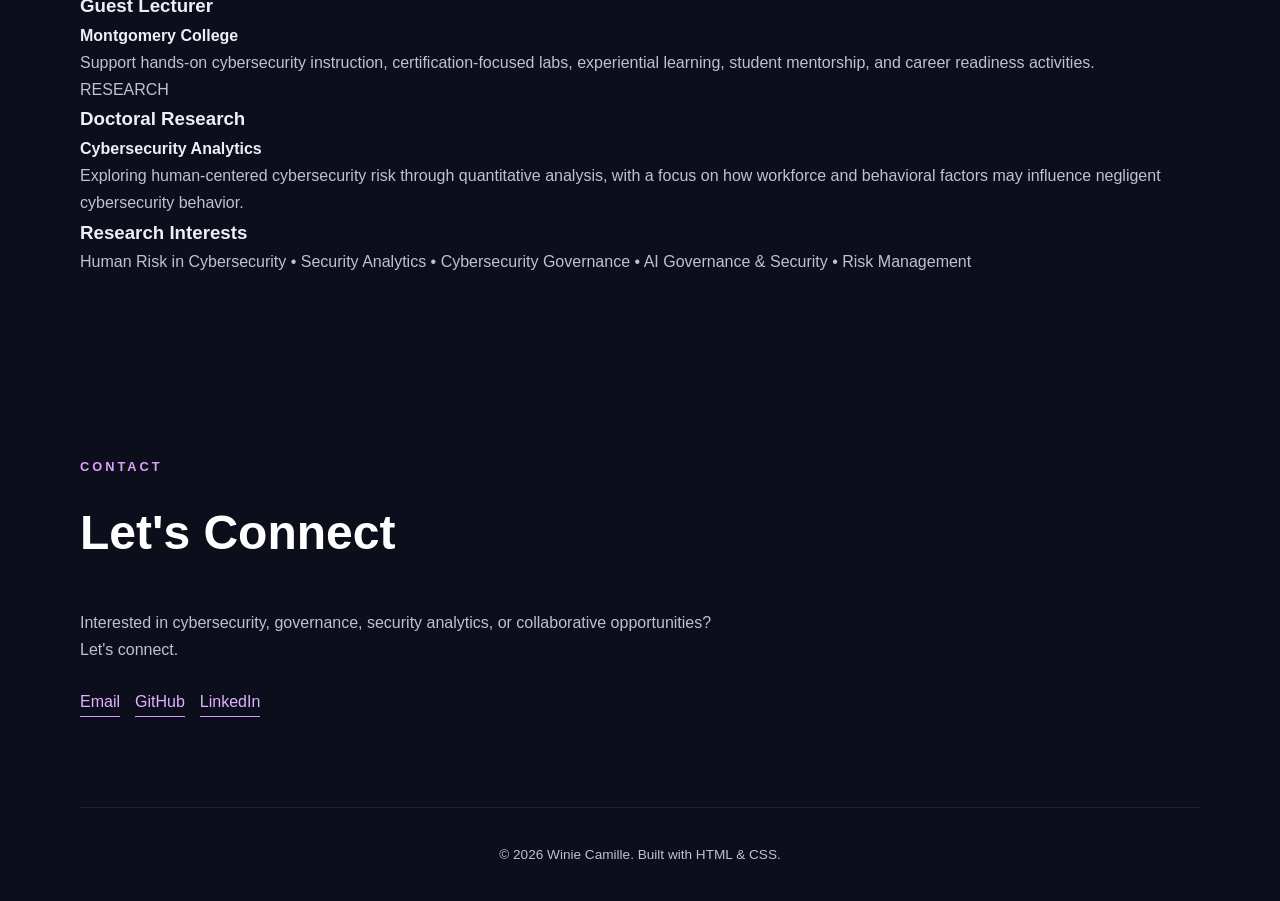
==== commit 54162754: "Add Teaching and Research section Updated tools and technologies list and added sections for teachin" ====
--- a/index.html
+++ b/index.html
@@ -194,8 +194,8 @@
     <div>
       <h3>Tools & Technologies</h3>
       <p>
-        AWS • Splunk • Tableau • Power BI • Jamf Pro • Jamf Protect •
-        Python • JupyterLab • Docker • macOS • GitHub
+        AWS • Google SecOps • Splunk • Tableau • Power BI • Python • Docker
+        macOS • GitHub • Jamf Pro • Jamf Protect •
       </p>
     </div>
 
@@ -252,7 +252,67 @@
 
   </section>
 
-
+<section id="academia">
+
+  <p class="section-label">ACADEMIA</p>
+
+  <h2>Teaching & Research</h2>
+
+  <div class="academia-grid">
+
+    <div class="academia-column">
+
+      <p class="academia-type">TEACHING</p>
+
+      <div class="academia-item">
+        <h3>Guest Lecturer</h3>
+        <h4>Morgan State University</h4>
+        <p>
+          Support cybersecurity instruction, student mentorship, curriculum development,
+          academic guidance, and experiential learning for undergraduate and graduate students.
+        </p>
+      </div>
+
+      <div class="academia-item">
+        <h3>Guest Lecturer</h3>
+        <h4>Montgomery College</h4>
+        <p>
+          Support hands-on cybersecurity instruction, certification-focused labs,
+          experiential learning, student mentorship, and career readiness activities.
+        </p>
+      </div>
+
+    </div>
+
+
+    <div class="academia-column">
+
+      <p class="academia-type">RESEARCH</p>
+
+      <div class="academia-item">
+        <h3>Doctoral Research</h3>
+        <h4>Cybersecurity Analytics</h4>
+        <p>
+          Exploring human-centered cybersecurity risk through quantitative analysis,
+          with a focus on how workforce and behavioral factors may influence negligent
+          cybersecurity behavior.
+        </p>
+      </div>
+
+      <div class="academia-item">
+        <h3>Research Interests</h3>
+        <p>
+          Human Risk in Cybersecurity • Security Analytics • Cybersecurity Governance •
+          AI Governance & Security • Risk Management
+        </p>
+      </div>
+
+    </div>
+
+  </div>
+
+</section>
+  
   <section id="contact">
 
     <p class="section-label">CONTACT</p>
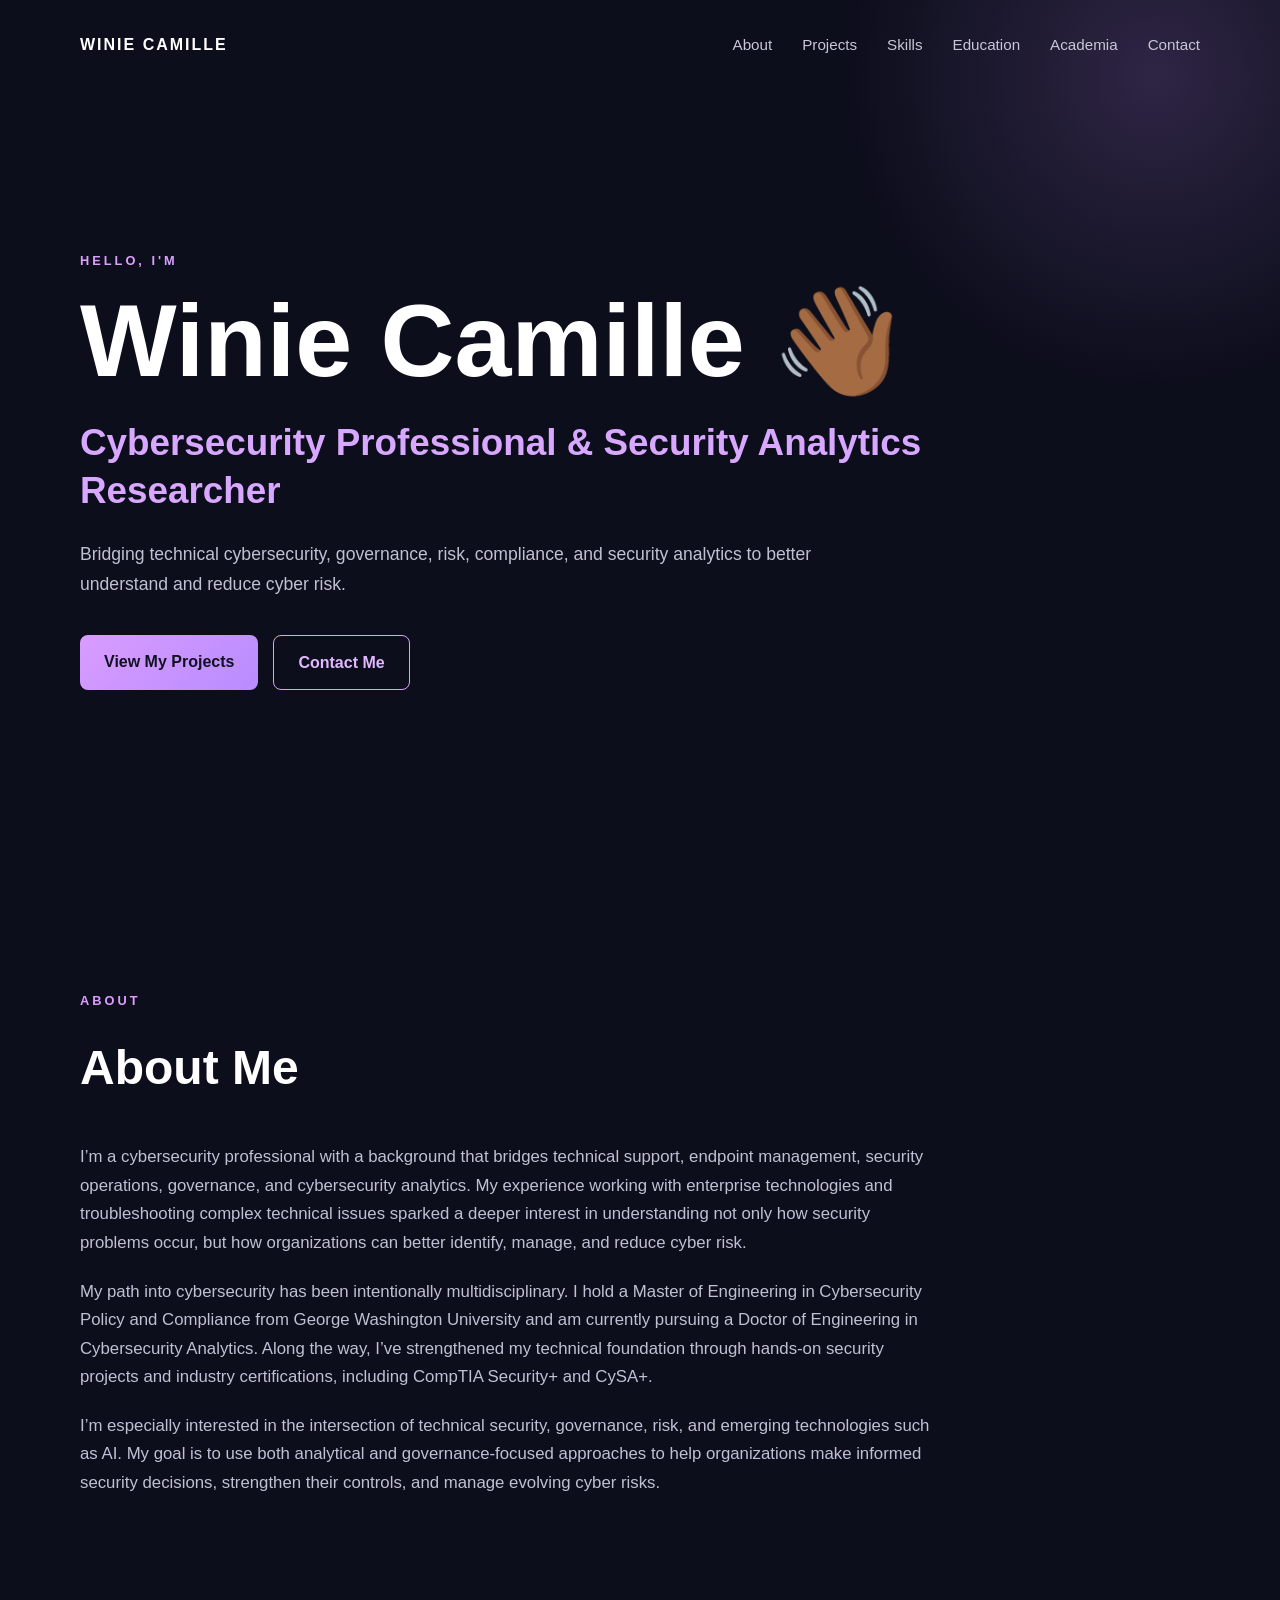
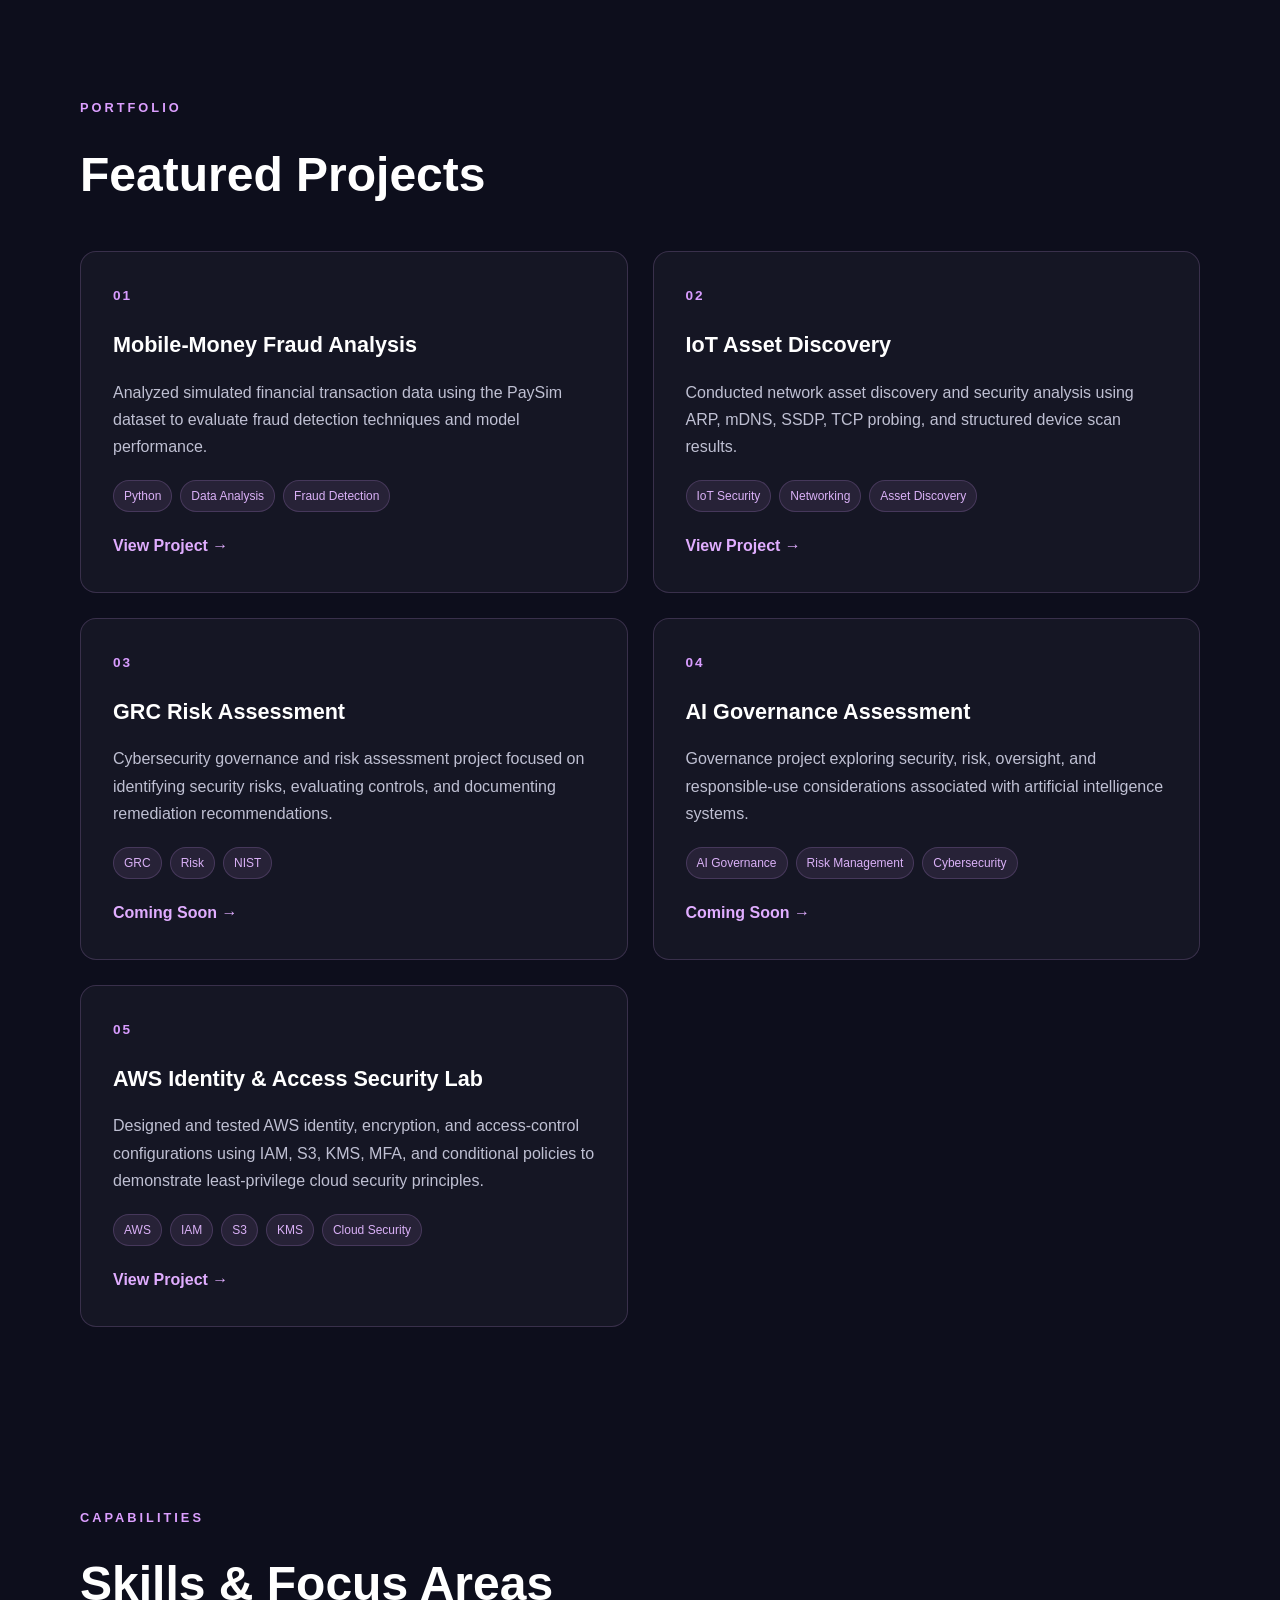
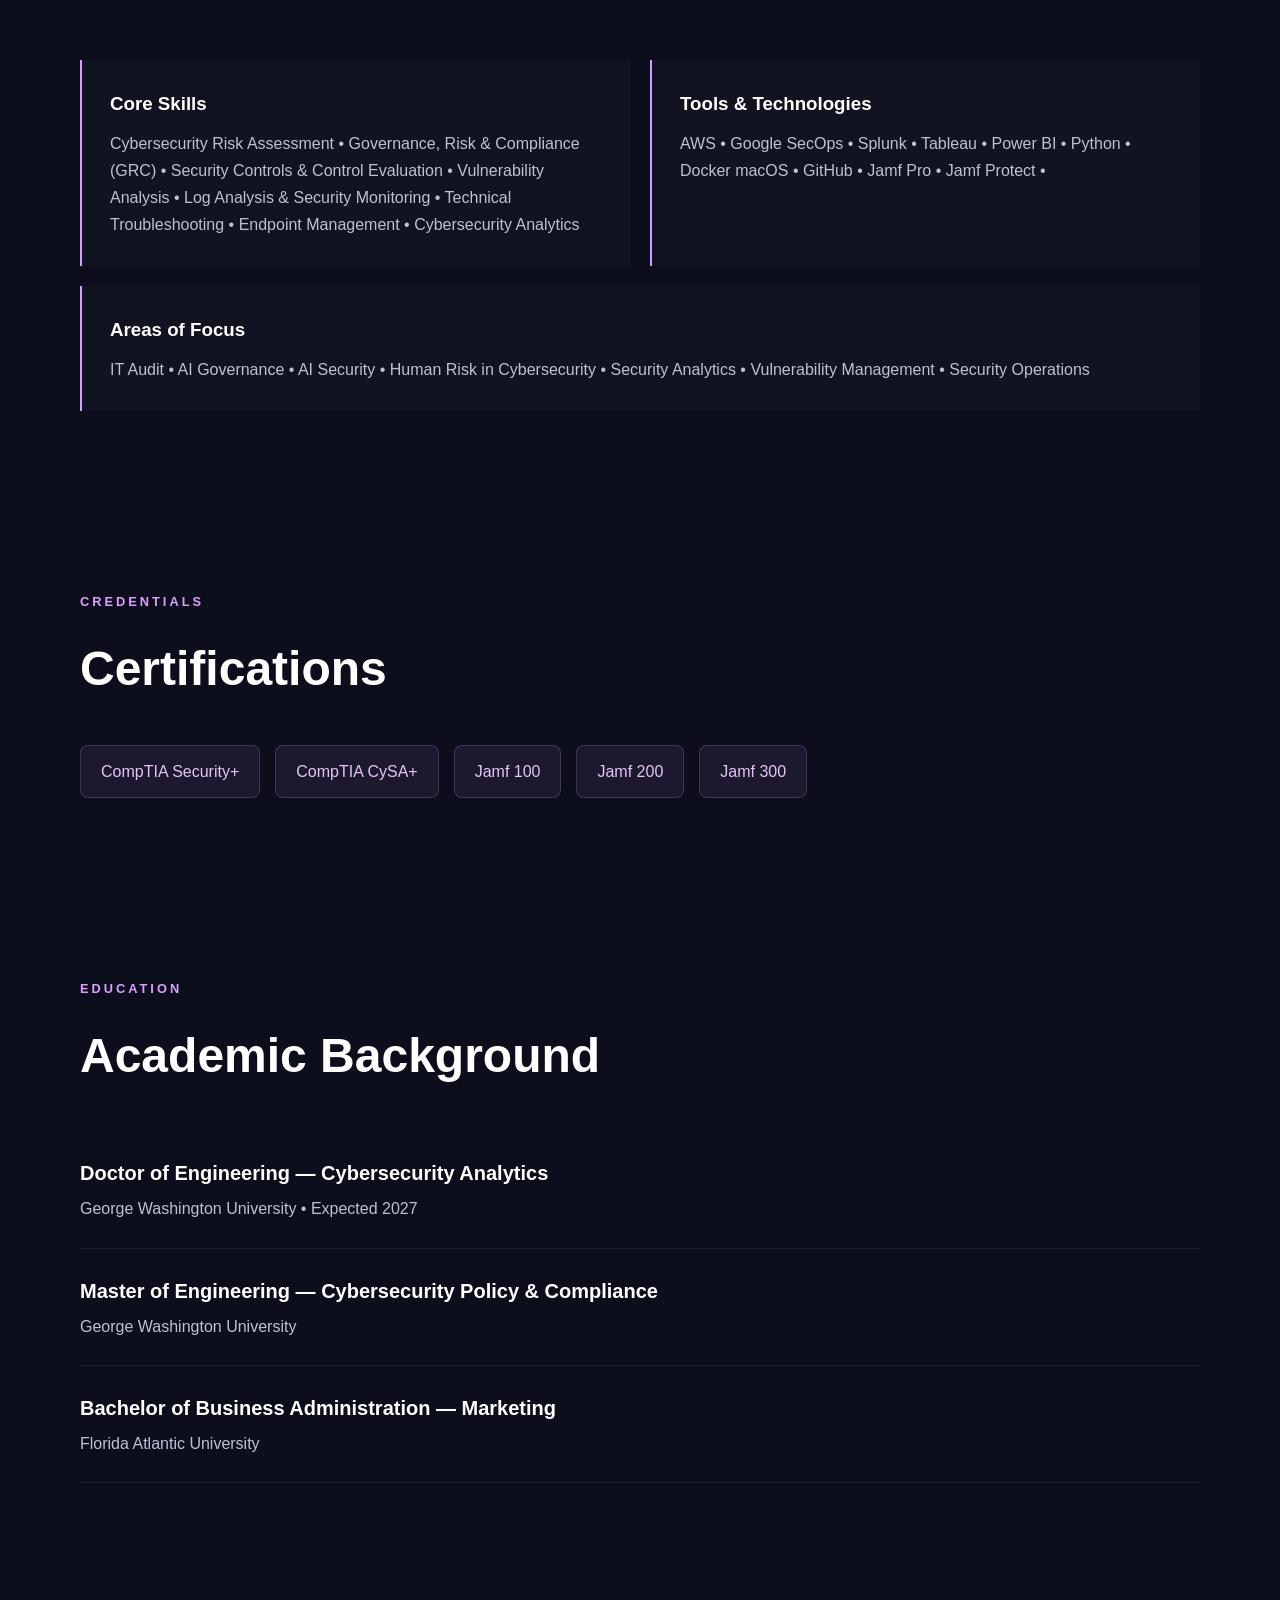
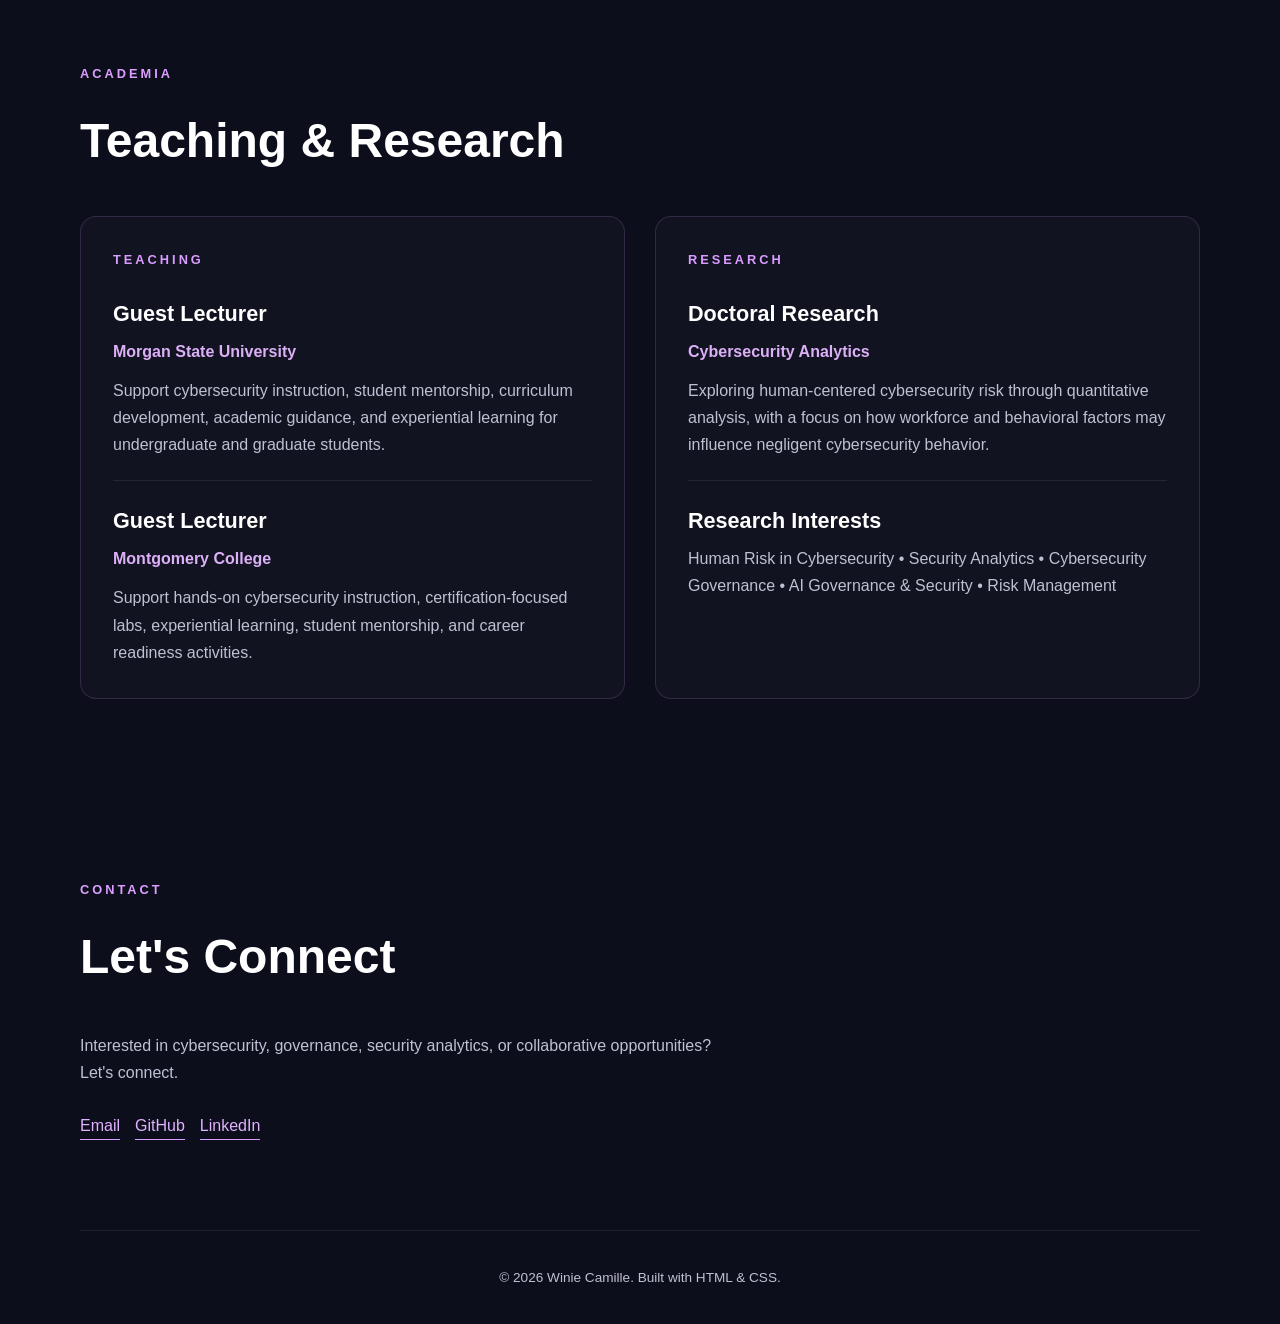
==== commit 77ccffa5: "Add AWS Identity & Access Security project card Added a new project card for AWS Identity & Access S" ====
--- a/index.html
+++ b/index.html
@@ -168,6 +168,29 @@
         <a href="#">Coming Soon →</a>
       </div>
 
+      <div class="project-card">
+
+  <p class="project-number">05</p>
+
+  <h3>AWS Identity & Access Security Lab</h3>
+
+  <p>
+    Designed and tested AWS identity, encryption, and access-control
+    configurations using IAM, S3, KMS, MFA, and conditional policies
+    to demonstrate least-privilege cloud security principles.
+  </p>
+
+  <div class="tags">
+    <span>AWS</span>
+    <span>IAM</span>
+    <span>S3</span>
+    <span>KMS</span>
+    <span>Cloud Security</span>
+  </div>
+
+  <a href="aws-iam-security.html">View Project →</a>
+
+</div>
     </div>
 
   </section>
--- a/style.css
+++ b/style.css
@@ -335,13 +335,71 @@
   font-size: 0.85rem;
 }
 
+/* =========================
+   ACADEMIA
+========================= */
+
+.academia-grid {
+  display: grid;
+  grid-template-columns: repeat(2, 1fr);
+  gap: 30px;
+}
+
+.academia-column {
+  background: rgba(255, 255, 255, 0.025);
+  border: 1px solid rgba(216, 156, 255, 0.16);
+  border-radius: 16px;
+  padding: 32px;
+}
+
+.academia-type {
+  color: #d99cff;
+  font-size: 0.8rem;
+  font-weight: 700;
+  letter-spacing: 3px;
+  margin-bottom: 25px;
+}
+
+.academia-item {
+  padding: 22px 0;
+  border-bottom: 1px solid rgba(255, 255, 255, 0.08);
+}
+
+.academia-item:first-of-type {
+  padding-top: 0;
+}
+
+.academia-item:last-child {
+  border-bottom: none;
+  padding-bottom: 0;
+}
+
+.academia-item h3 {
+  color: #ffffff;
+  font-size: 1.35rem;
+  margin-bottom: 5px;
+}
+
+.academia-item h4 {
+  color: #dcb0f7;
+  font-size: 1rem;
+  margin-bottom: 12px;
+}
+
+.academia-item p {
+  color: #bfc0d3;
+}
 
 /* =========================
    MOBILE
 ========================= */
 
 @media (max-width: 750px) {
-
+  
+   .academia-grid {
+    grid-template-columns: 1fr;
+  }
+   
   nav {
     height: auto;
     padding: 25px 0;
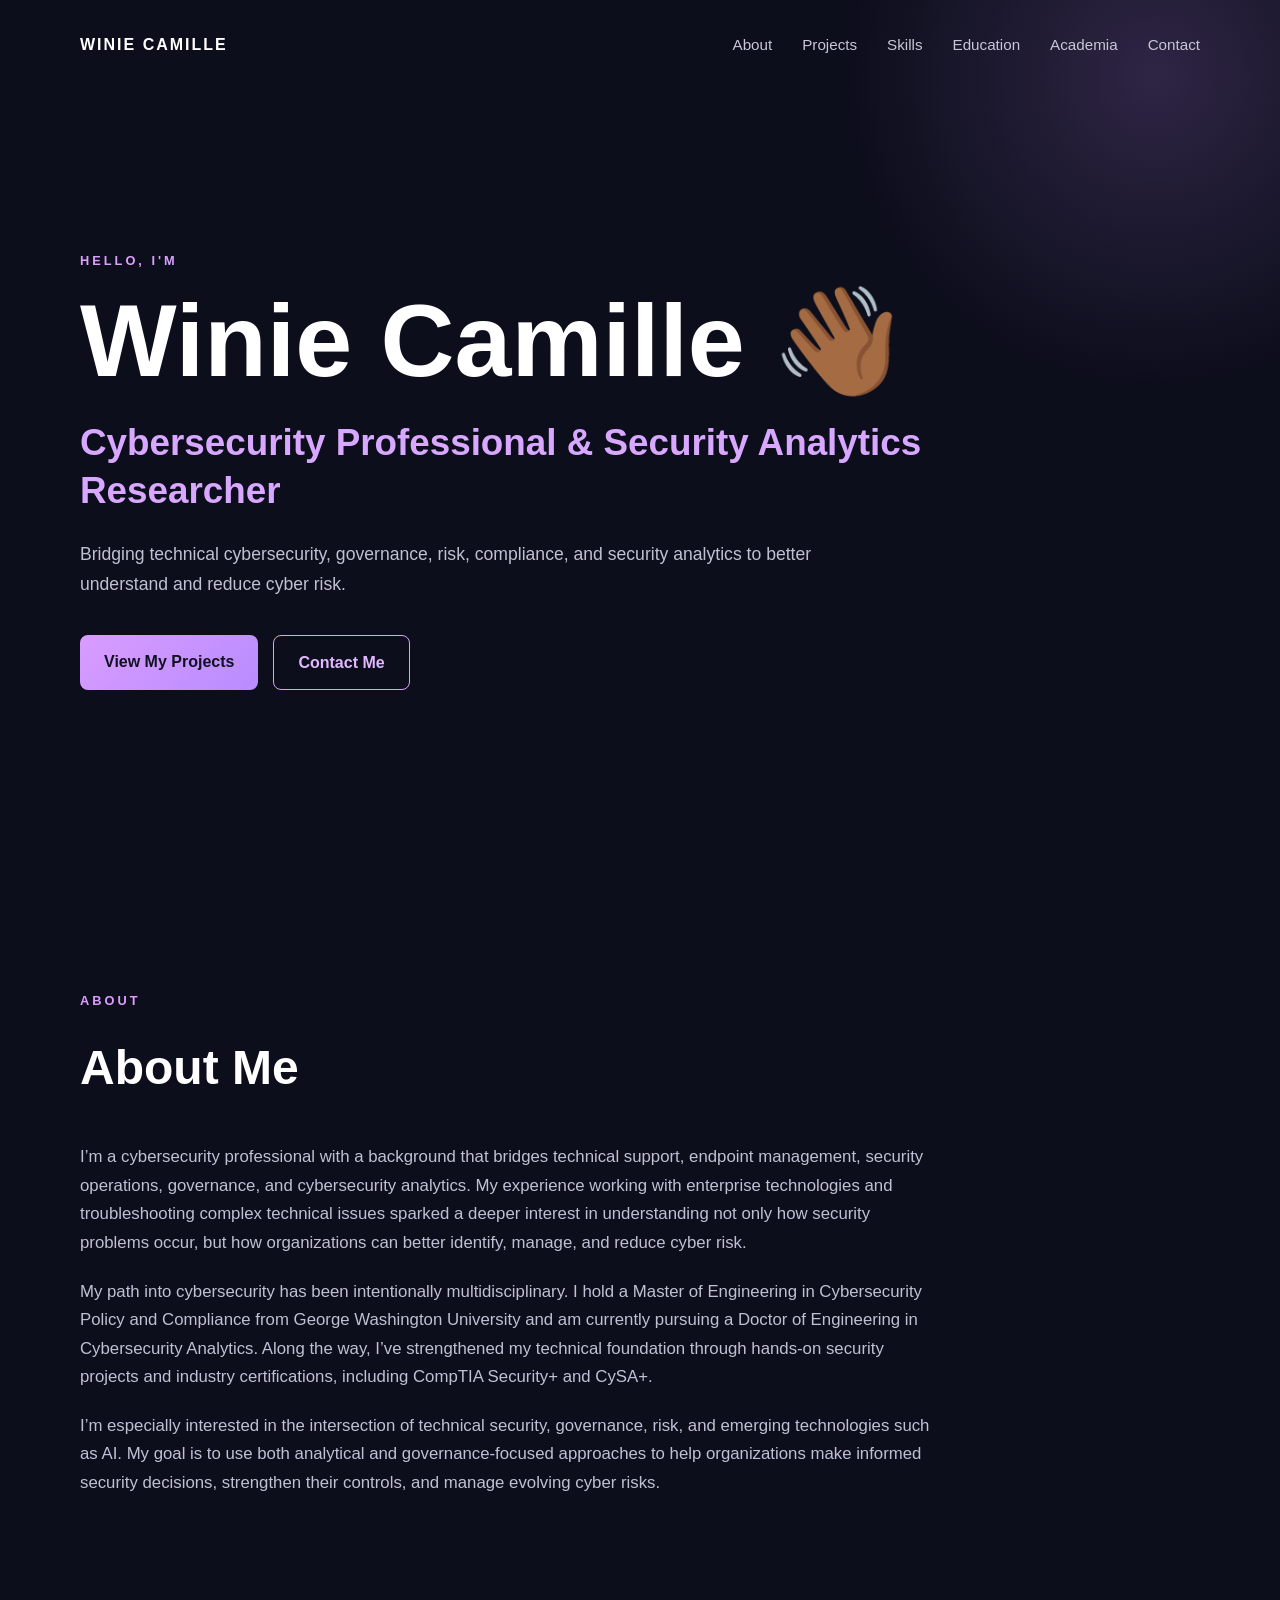
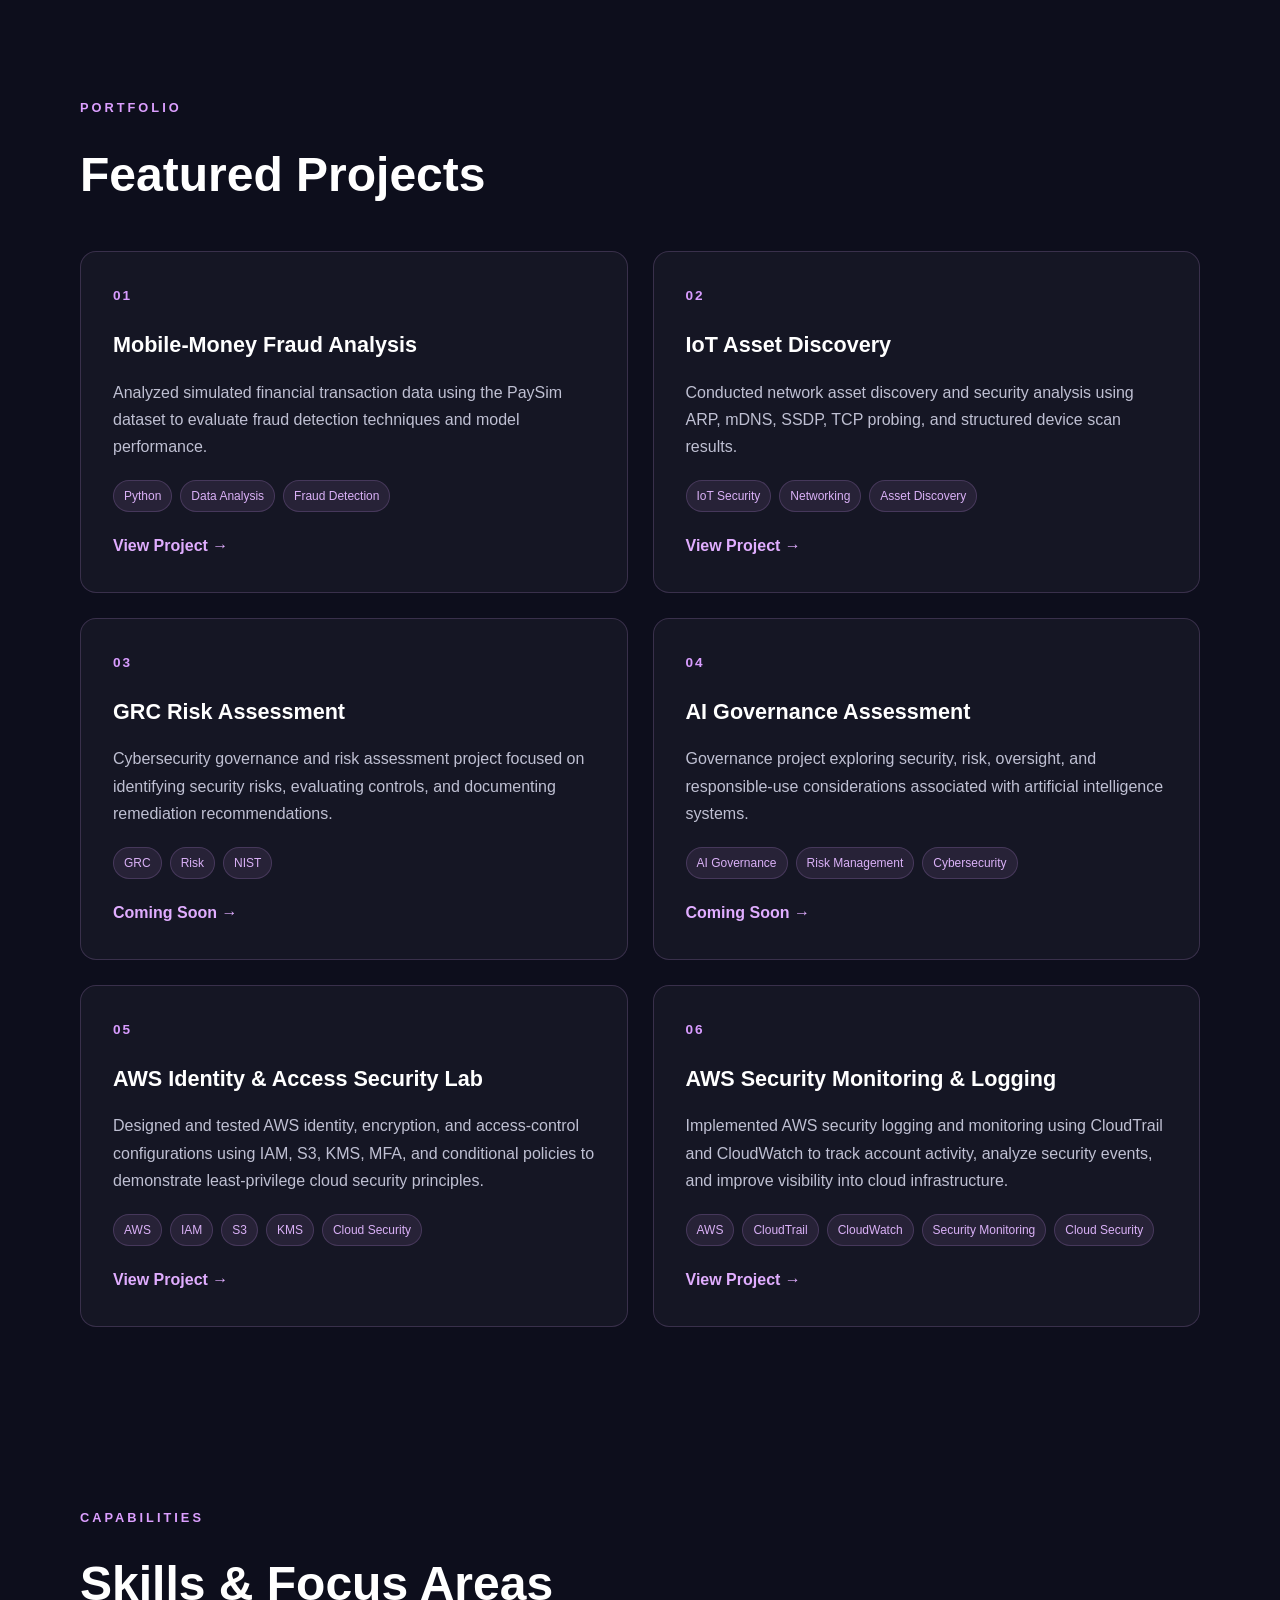
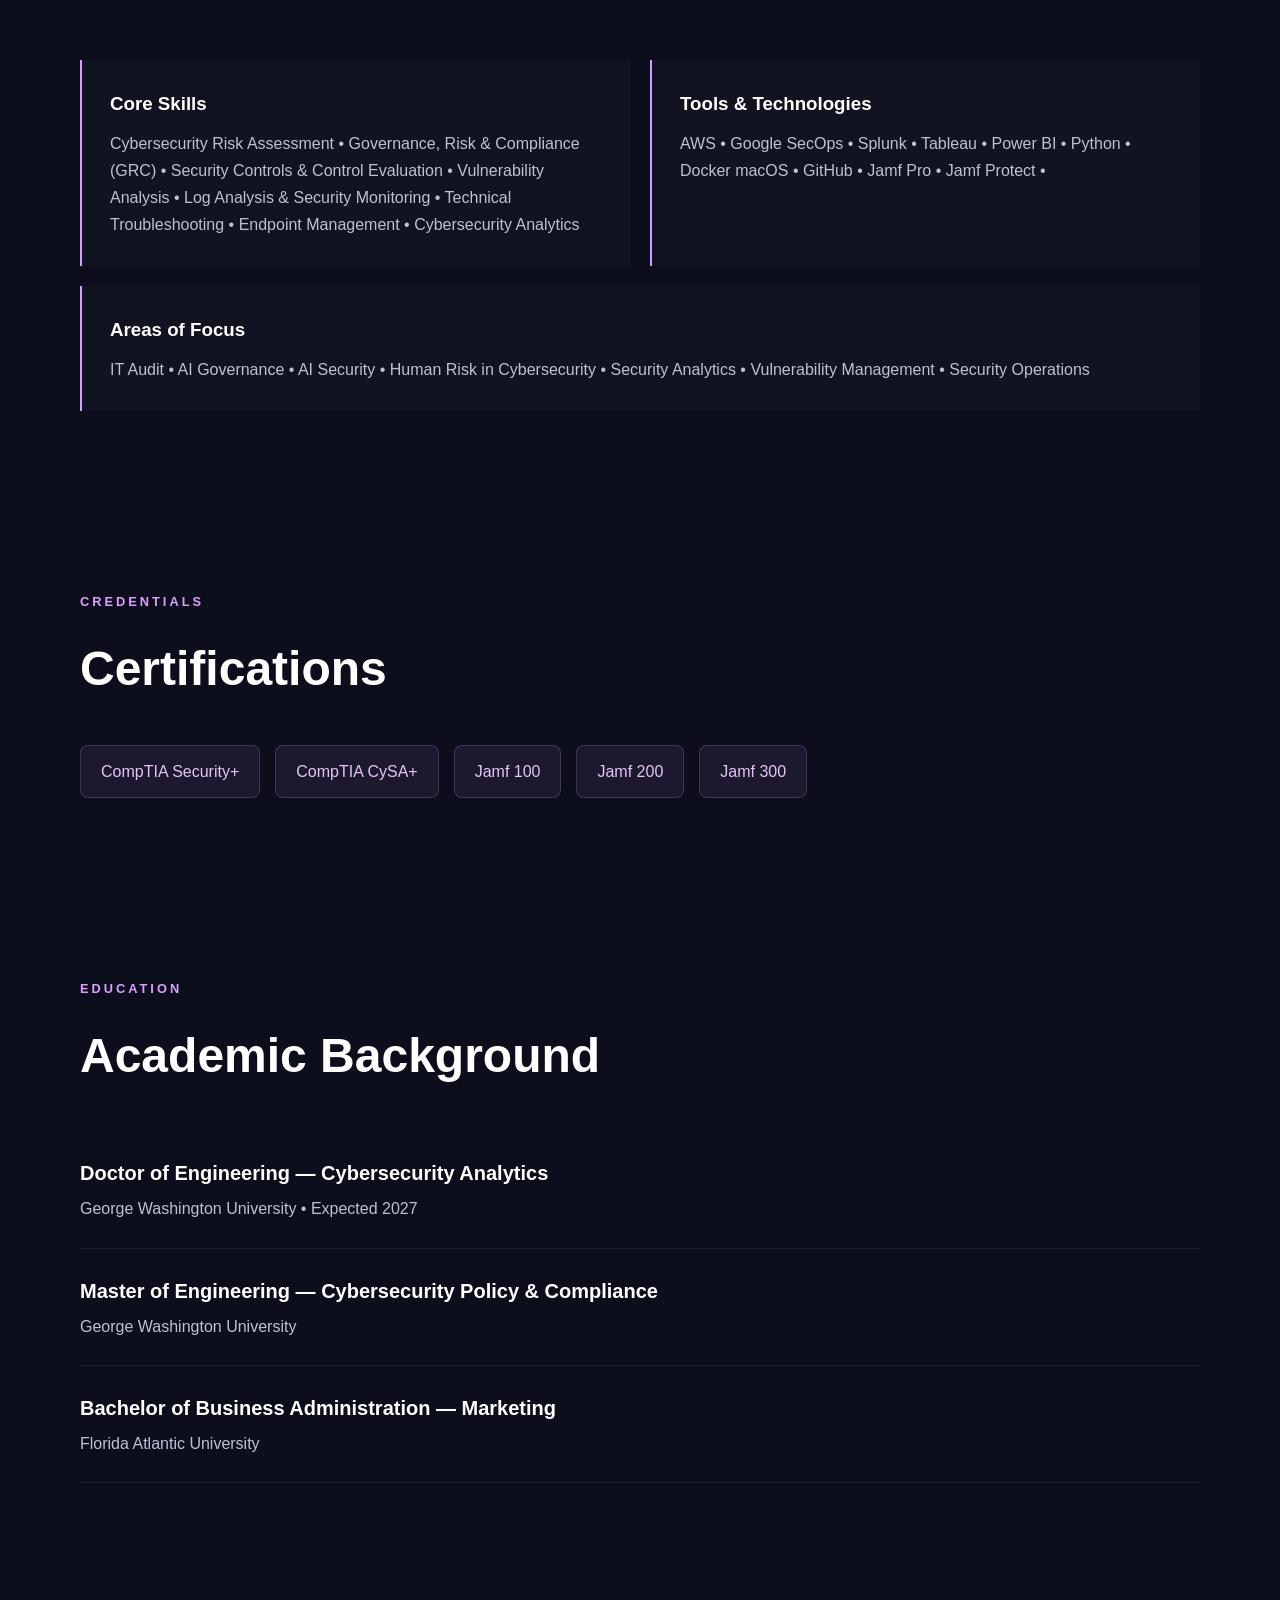
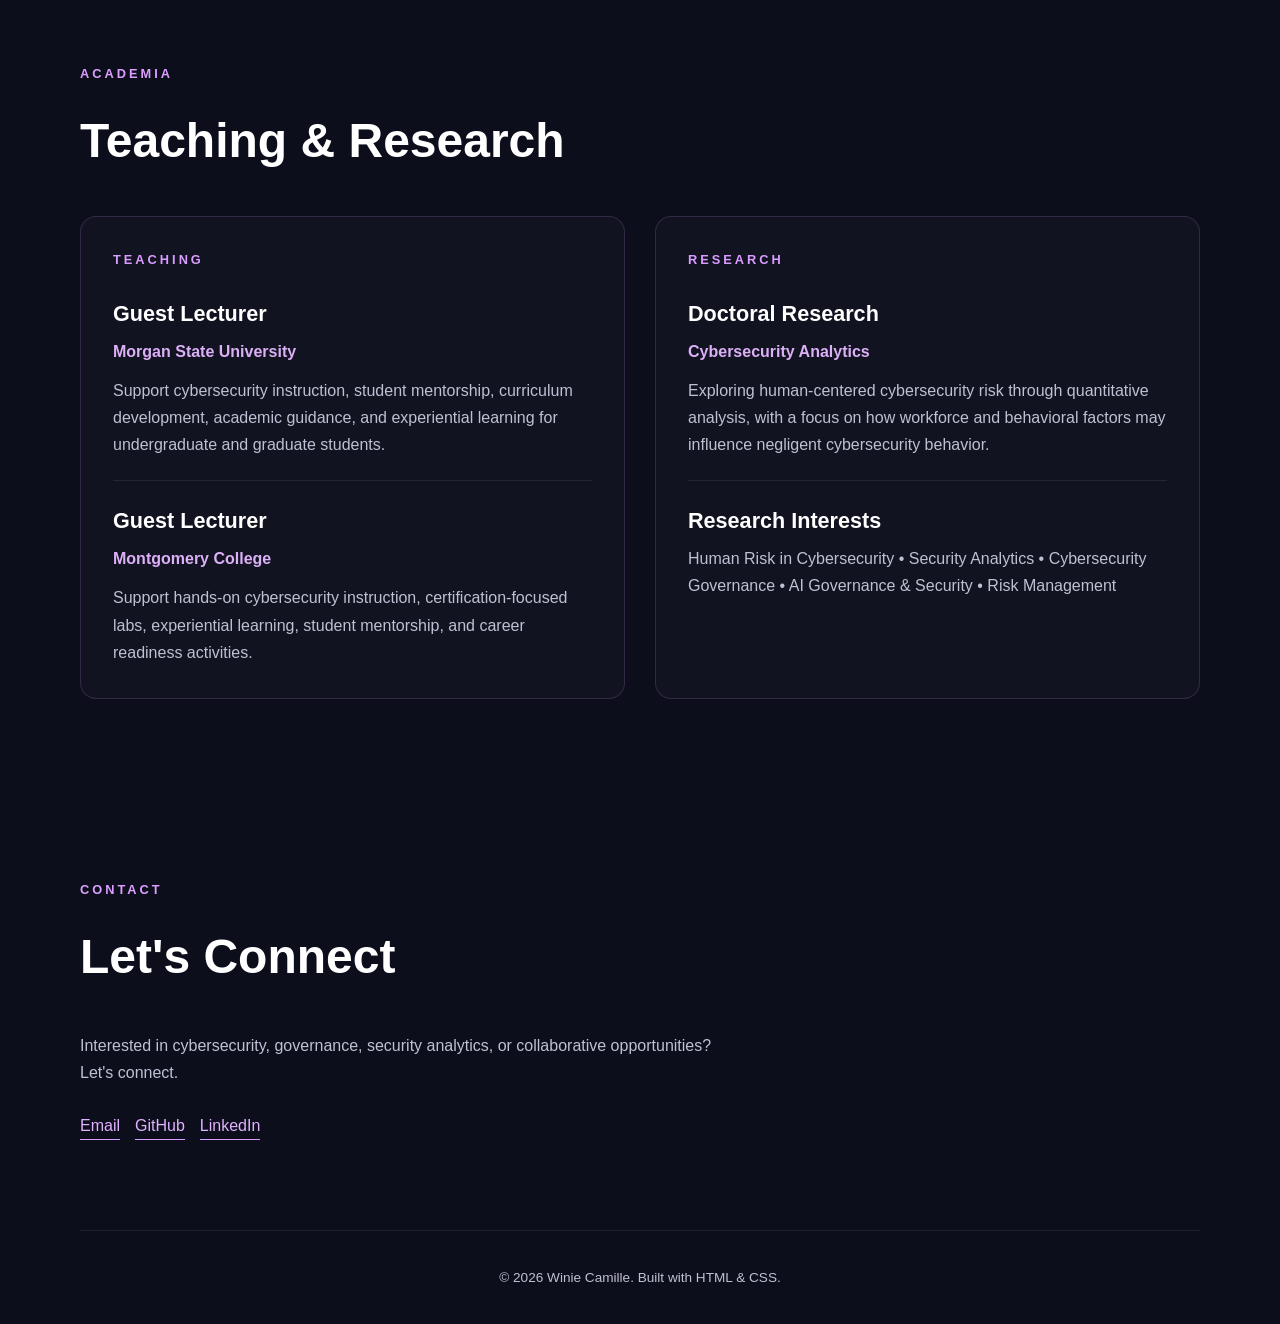
==== commit 82150d99: "Add AWS Security Monitoring project card Added a new project card for AWS Security Monitoring and Lo" ====
--- a/index.html
+++ b/index.html
@@ -191,6 +191,30 @@
   <a href="aws-iam-security.html">View Project →</a>
 
 </div>
+      <div class="project-card">
+
+    <p class="project-number">06</p>
+
+    <h3>AWS Security Monitoring & Logging</h3>
+
+    <p>
+        Implemented AWS security logging and monitoring using CloudTrail
+        and CloudWatch to track account activity, analyze security events,
+        and improve visibility into cloud infrastructure.
+    </p>
+
+    <div class="tags">
+        <span>AWS</span>
+        <span>CloudTrail</span>
+        <span>CloudWatch</span>
+        <span>Security Monitoring</span>
+        <span>Cloud Security</span>
+    </div>
+
+    <a href="aws-security-monitoring.html">View Project →</a>
+
+</div>
+      
     </div>
 
   </section>
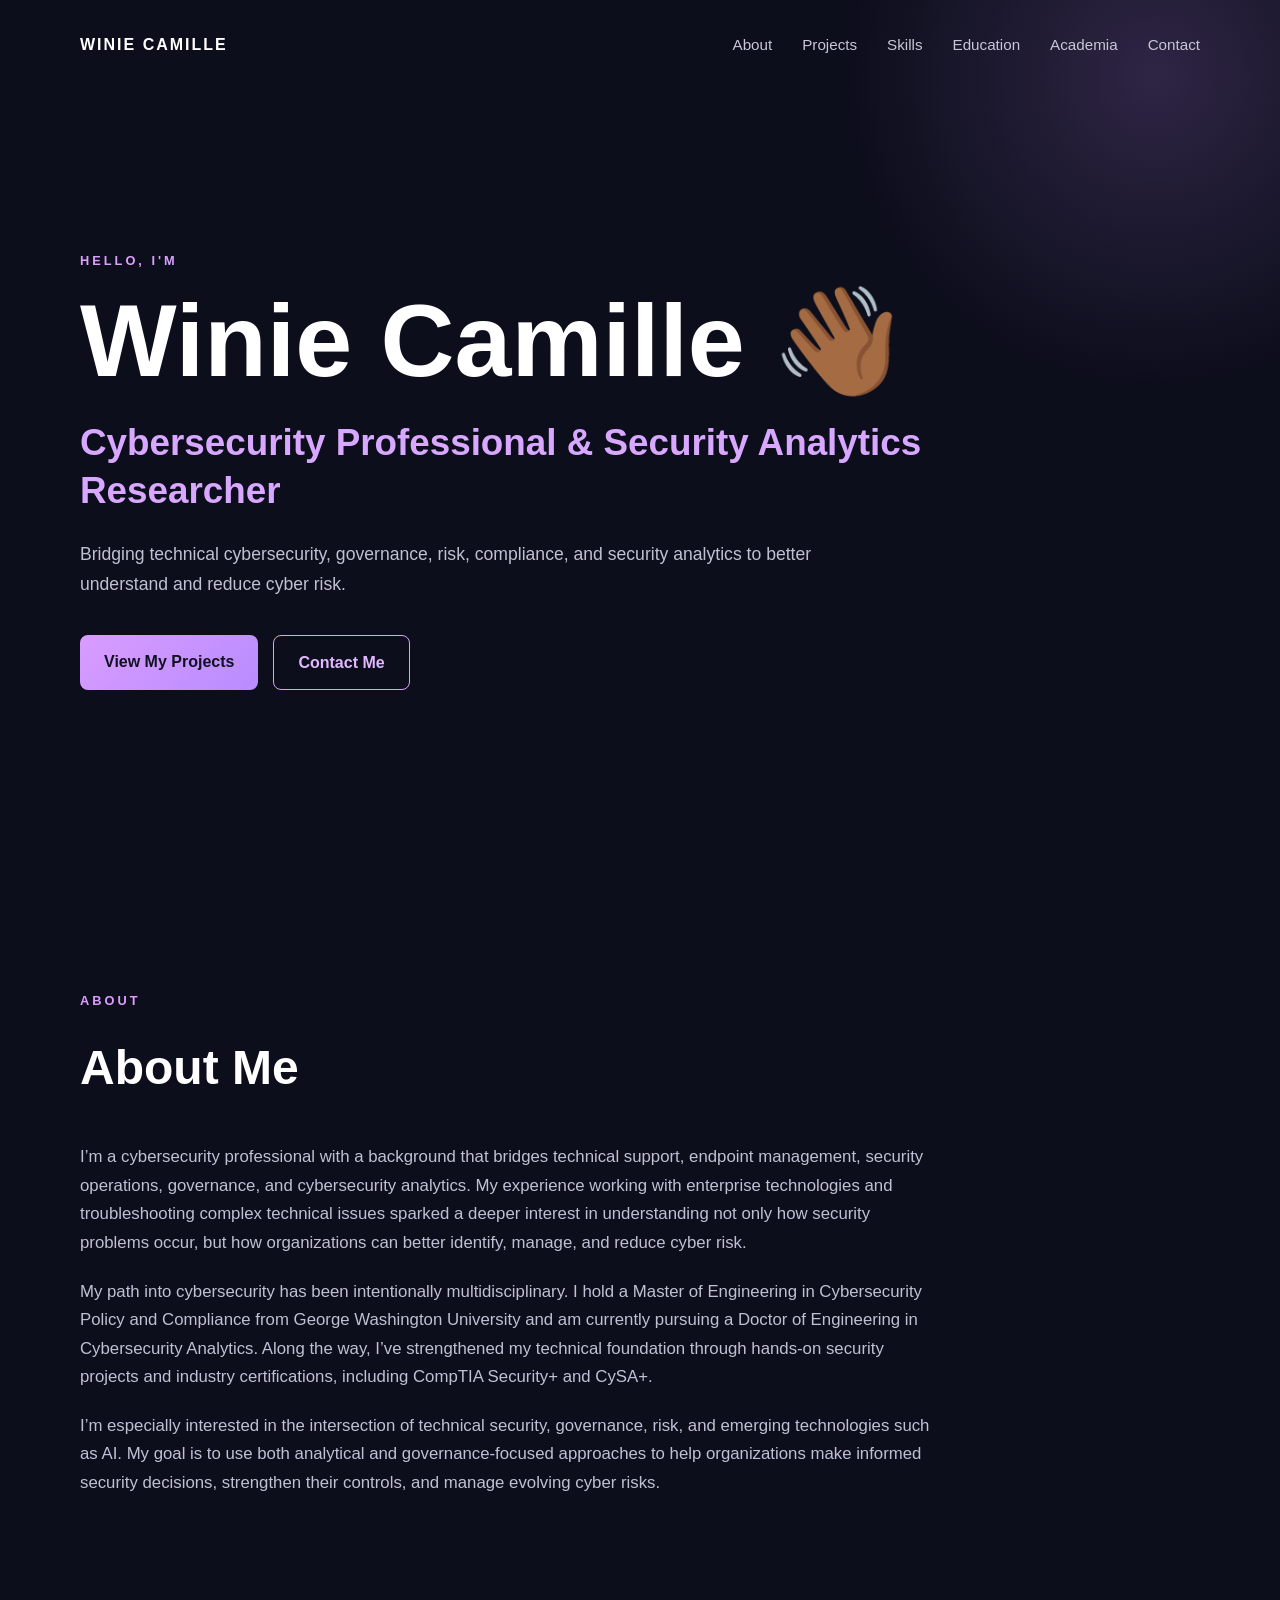
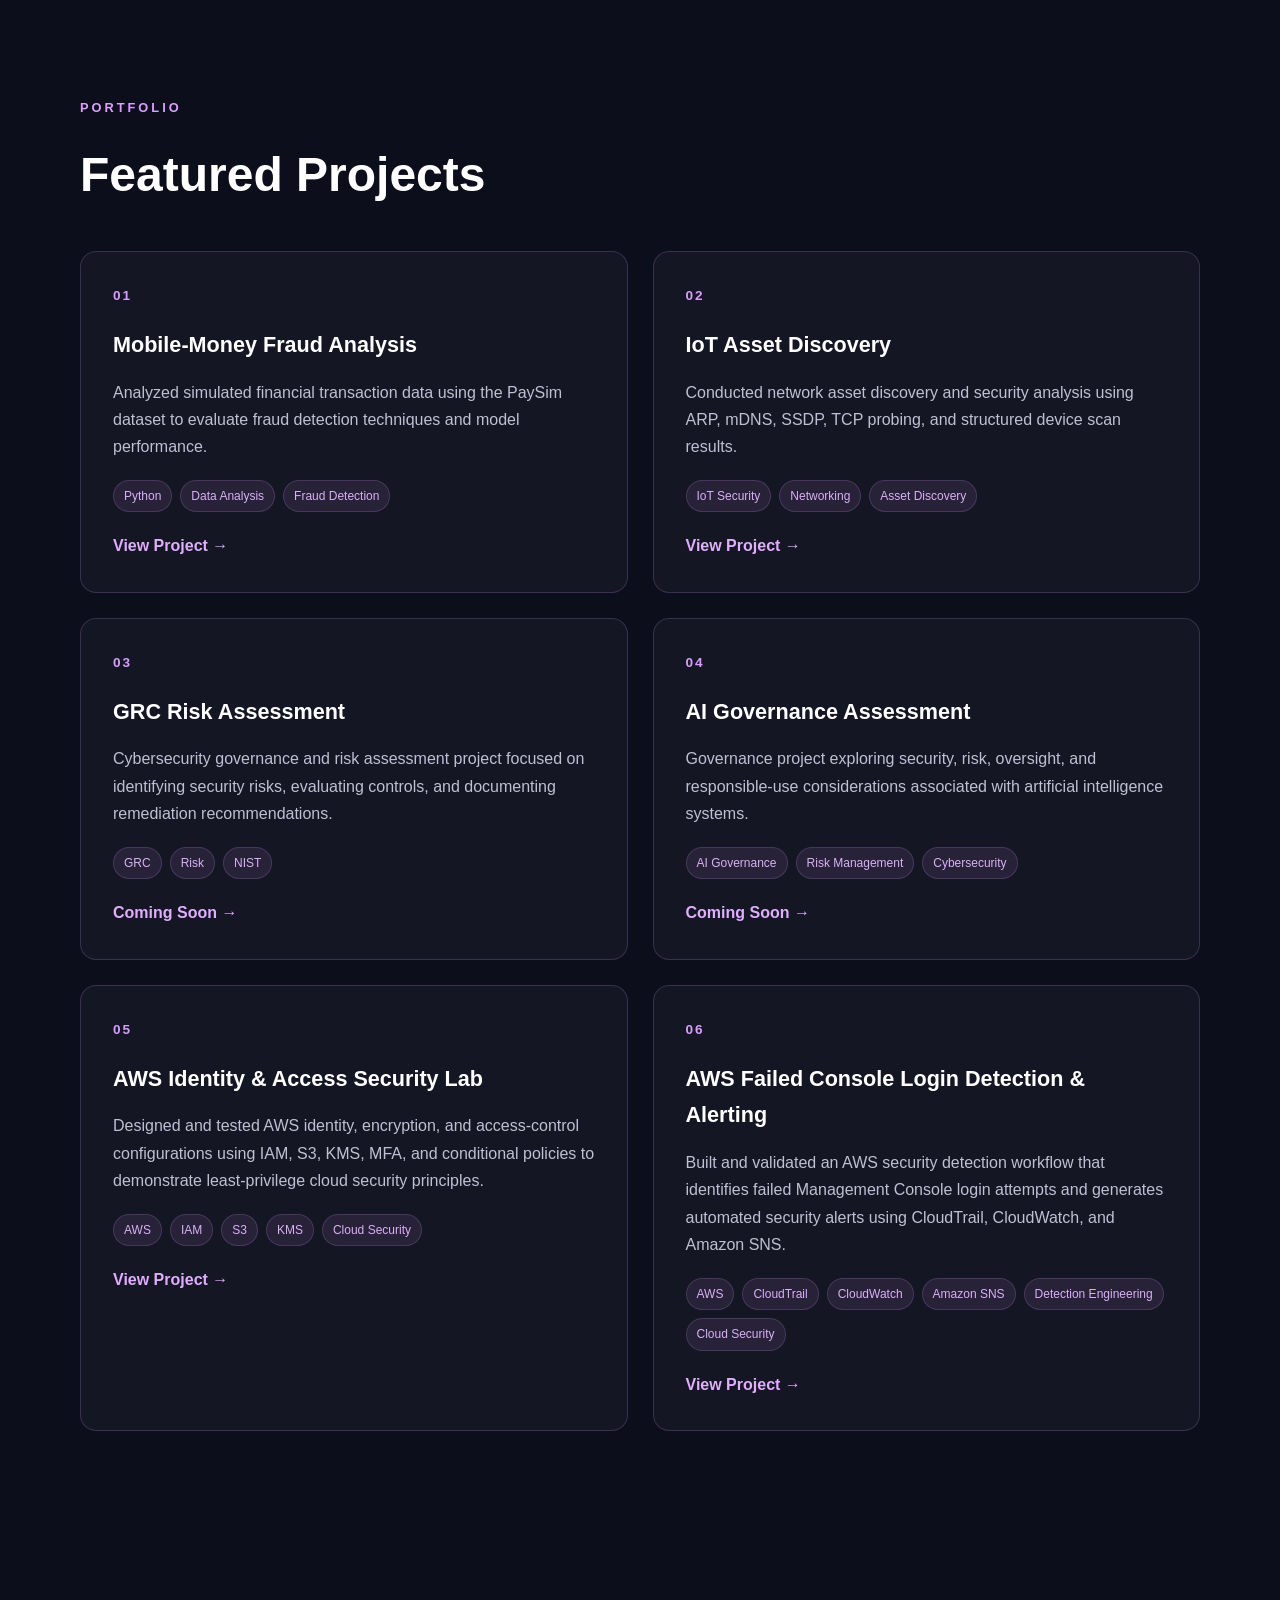
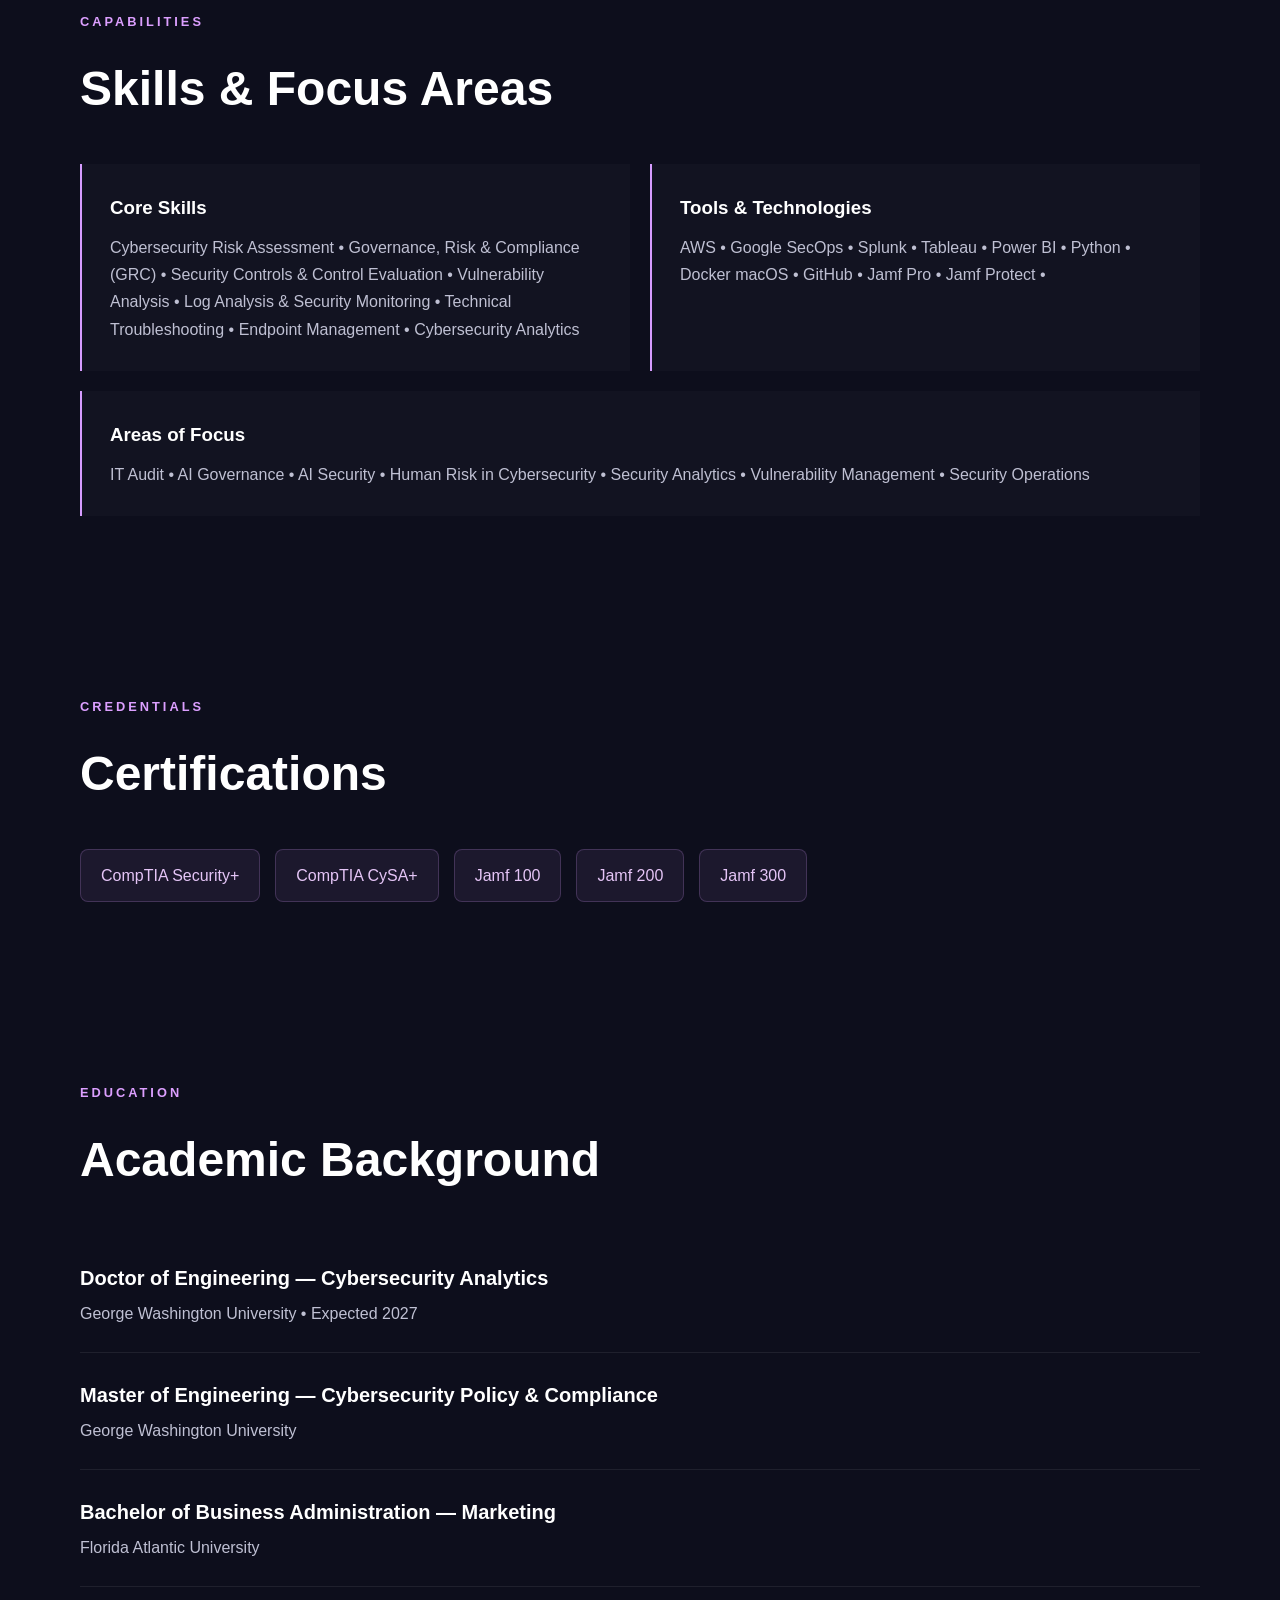
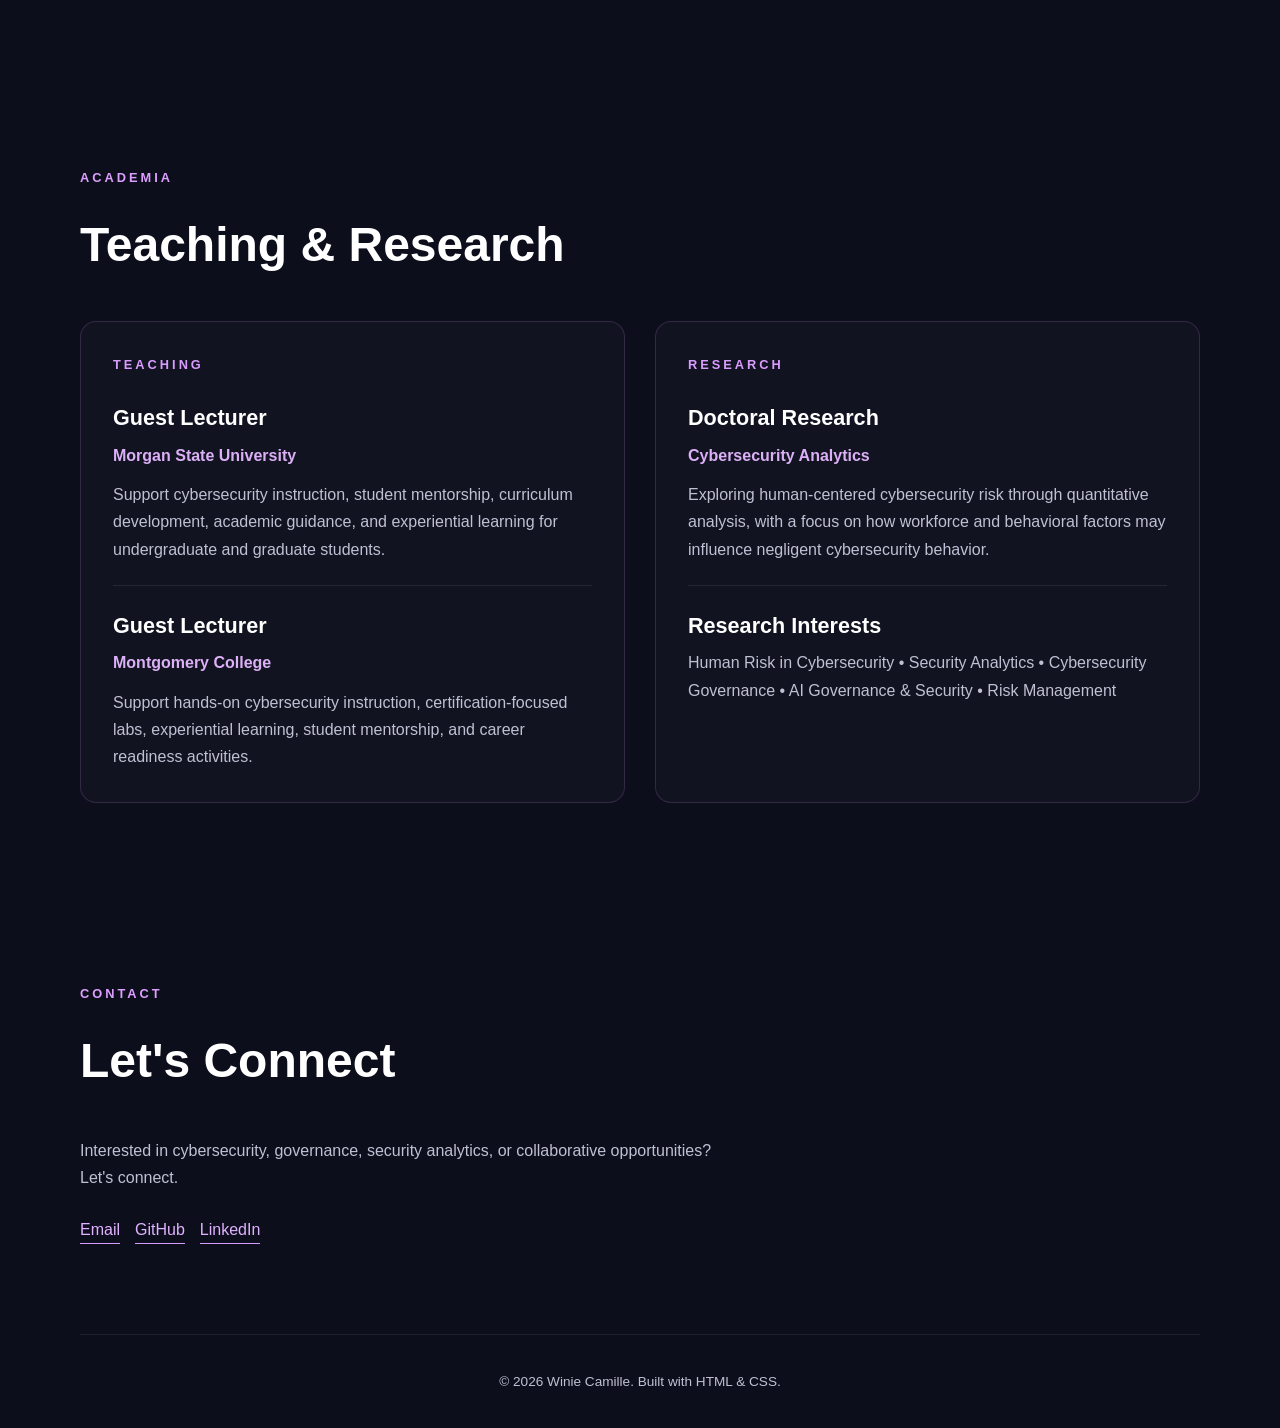
==== commit c2ba09cb: "Update project details for AWS security detection" ====
--- a/index.html
+++ b/index.html
@@ -193,25 +193,26 @@
 </div>
       <div class="project-card">
 
-    <p class="project-number">06</p>
-
-    <h3>AWS Security Monitoring & Logging</h3>
-
-    <p>
-        Implemented AWS security logging and monitoring using CloudTrail
-        and CloudWatch to track account activity, analyze security events,
-        and improve visibility into cloud infrastructure.
-    </p>
-
-    <div class="tags">
-        <span>AWS</span>
-        <span>CloudTrail</span>
-        <span>CloudWatch</span>
-        <span>Security Monitoring</span>
-        <span>Cloud Security</span>
-    </div>
-
-    <a href="aws-security-monitoring.html">View Project →</a>
+  <p class="project-number">06</p>
+
+  <h3>AWS Failed Console Login Detection & Alerting</h3>
+
+  <p>
+    Built and validated an AWS security detection workflow that identifies
+    failed Management Console login attempts and generates automated security
+    alerts using CloudTrail, CloudWatch, and Amazon SNS.
+  </p>
+
+  <div class="tags">
+    <span>AWS</span>
+    <span>CloudTrail</span>
+    <span>CloudWatch</span>
+    <span>Amazon SNS</span>
+    <span>Detection Engineering</span>
+    <span>Cloud Security</span>
+  </div>
+
+  <a href="aws-failed-login-detection.html">View Project →</a>
 
 </div>
       
--- a/style.css
+++ b/style.css
@@ -391,6 +391,24 @@
 }
 
 /* =========================
+   PROJECT PAGE NAVIGATION
+========================= */
+
+.back-link {
+  display: inline-block;
+  color: #e5b8ff;
+  font-size: 1rem;
+  font-weight: 600;
+  text-decoration: none;
+  transition: 0.3s;
+}
+
+.back-link:hover {
+  color: #ffffff;
+  transform: translateX(-4px);
+}
+
+/* =========================
    MOBILE
 ========================= */
 
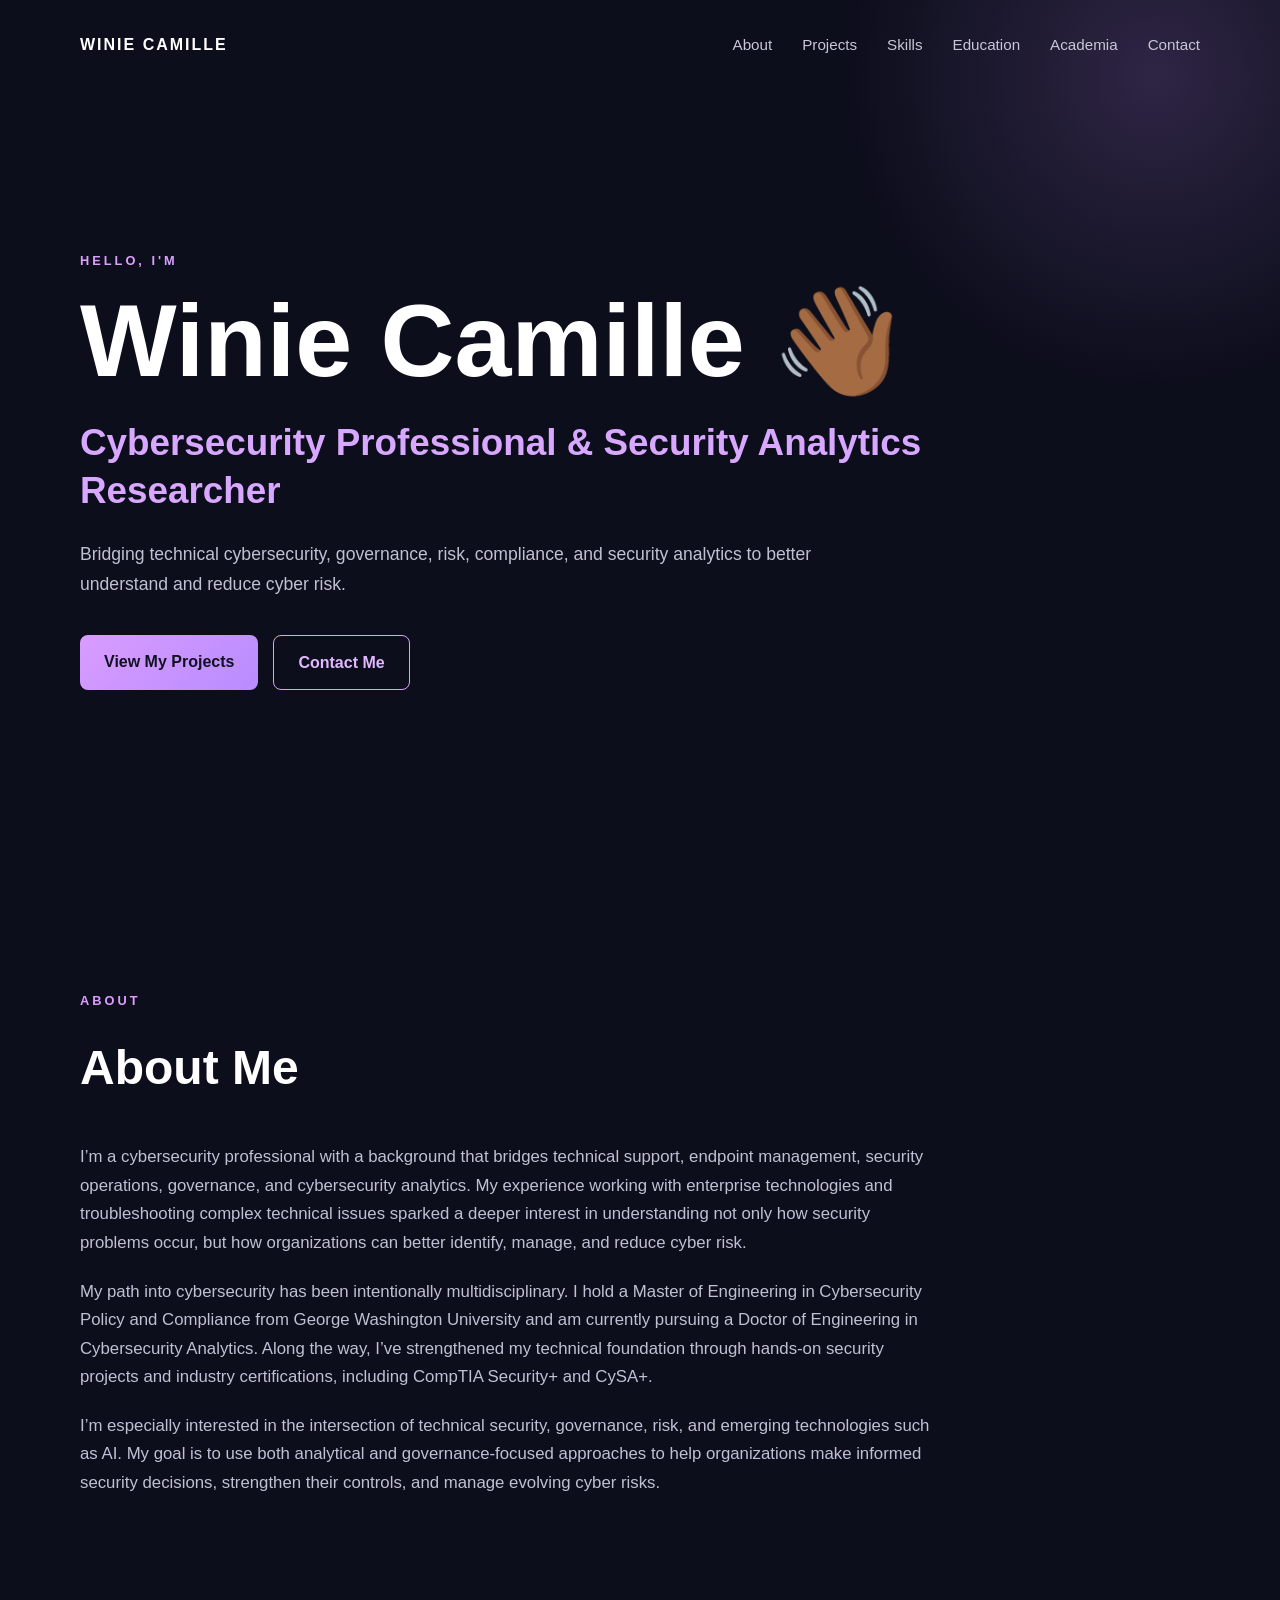
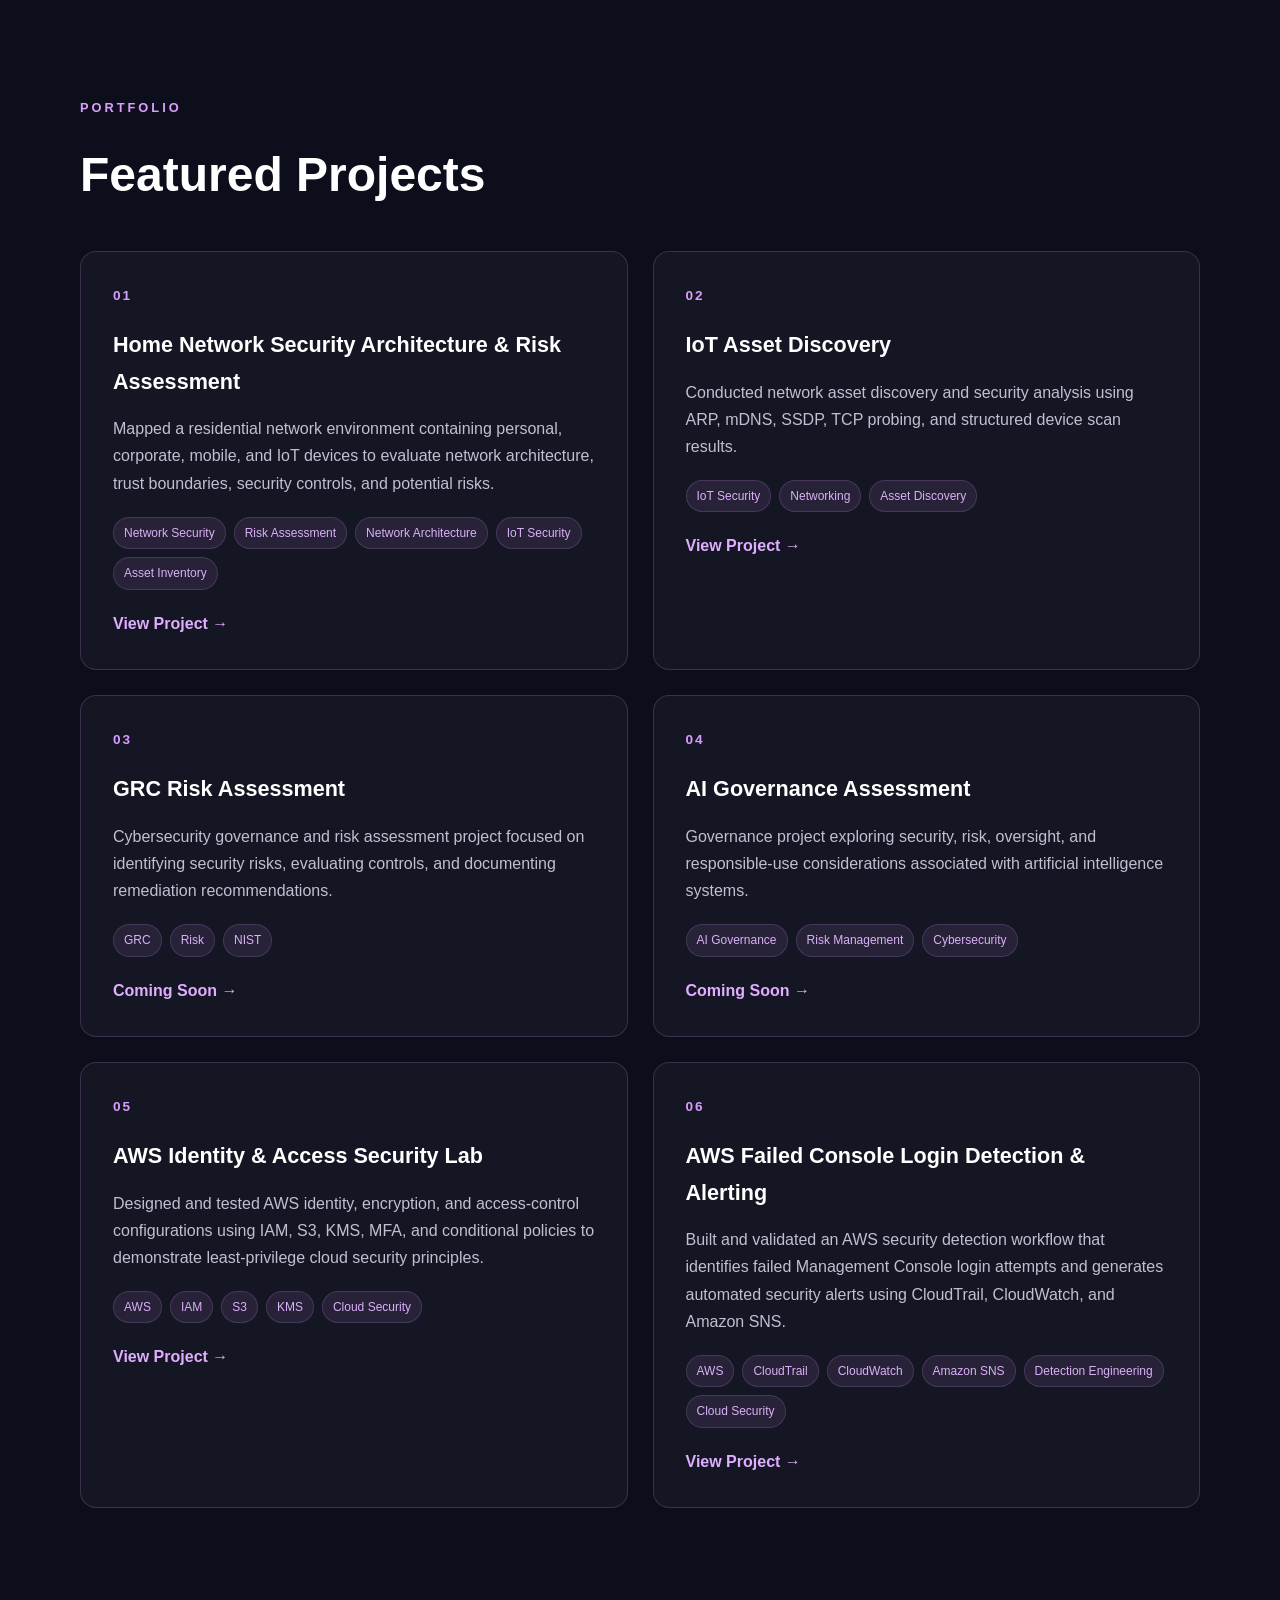
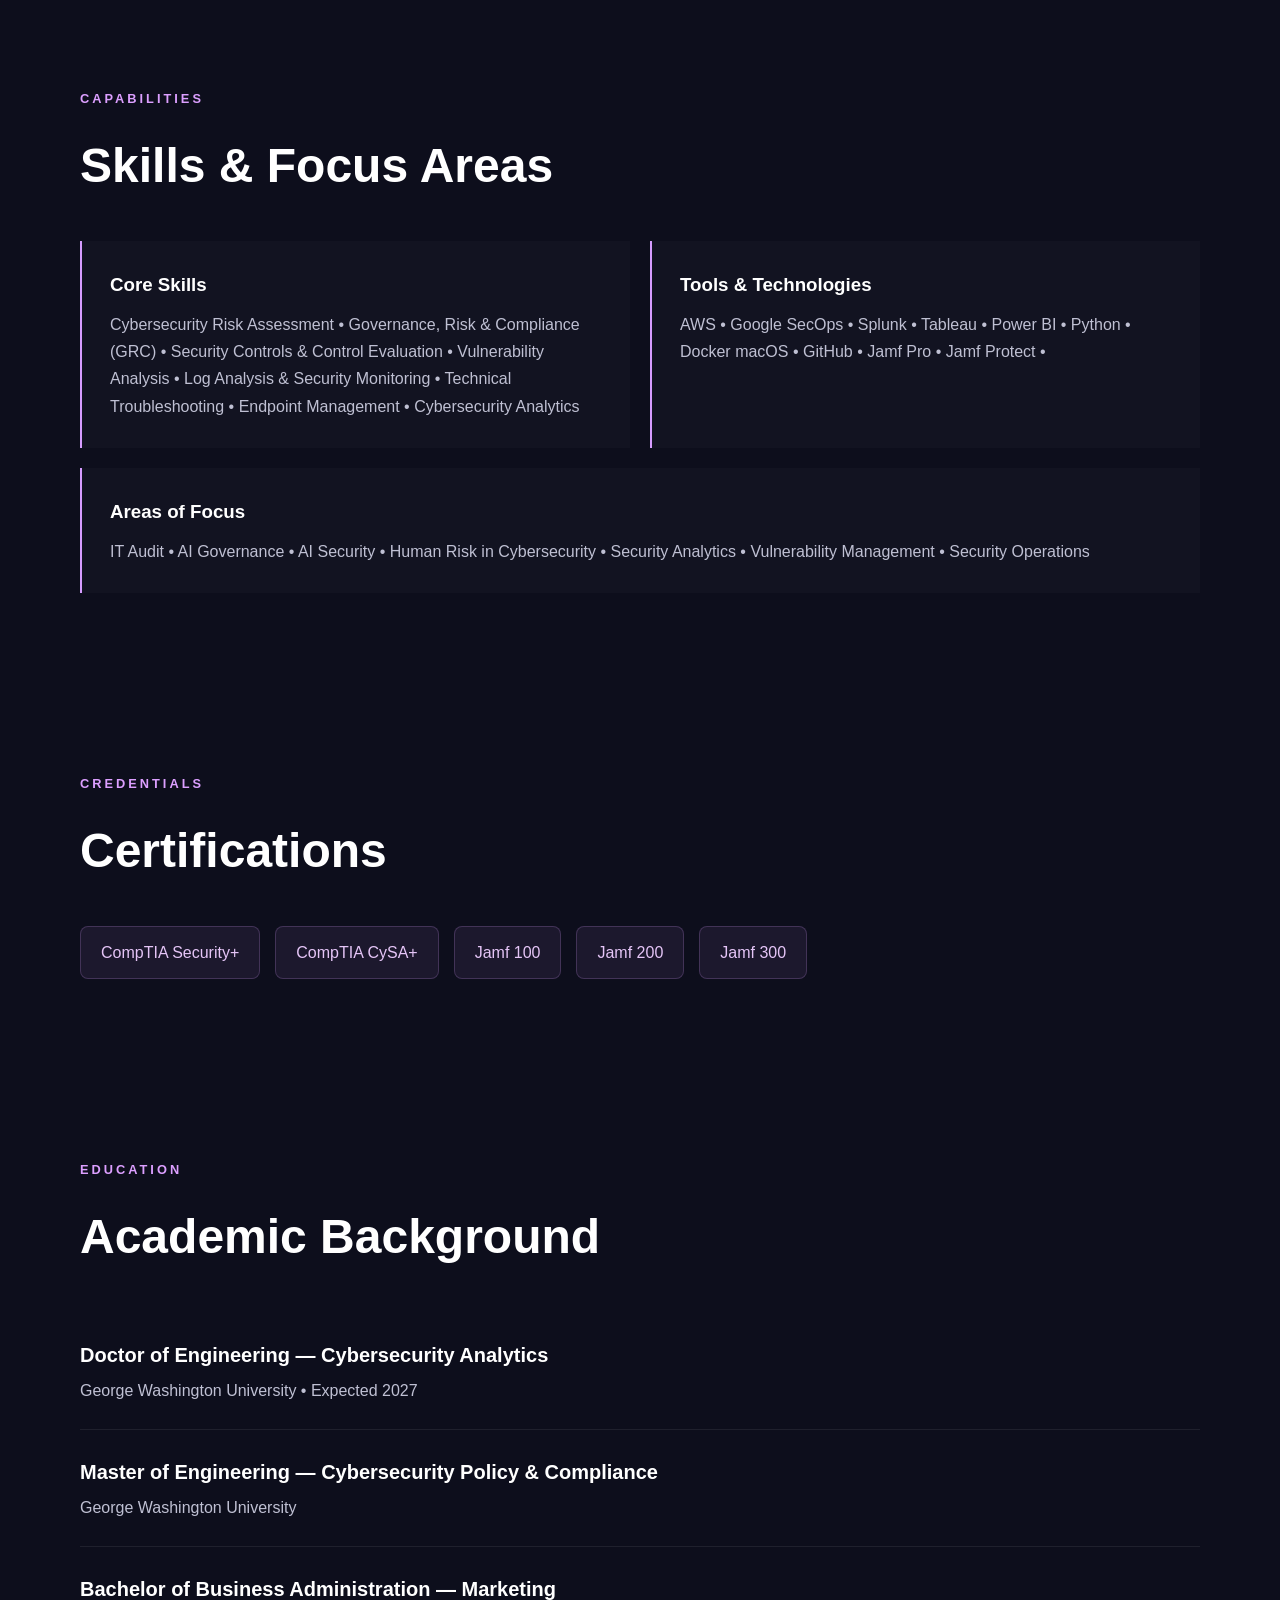
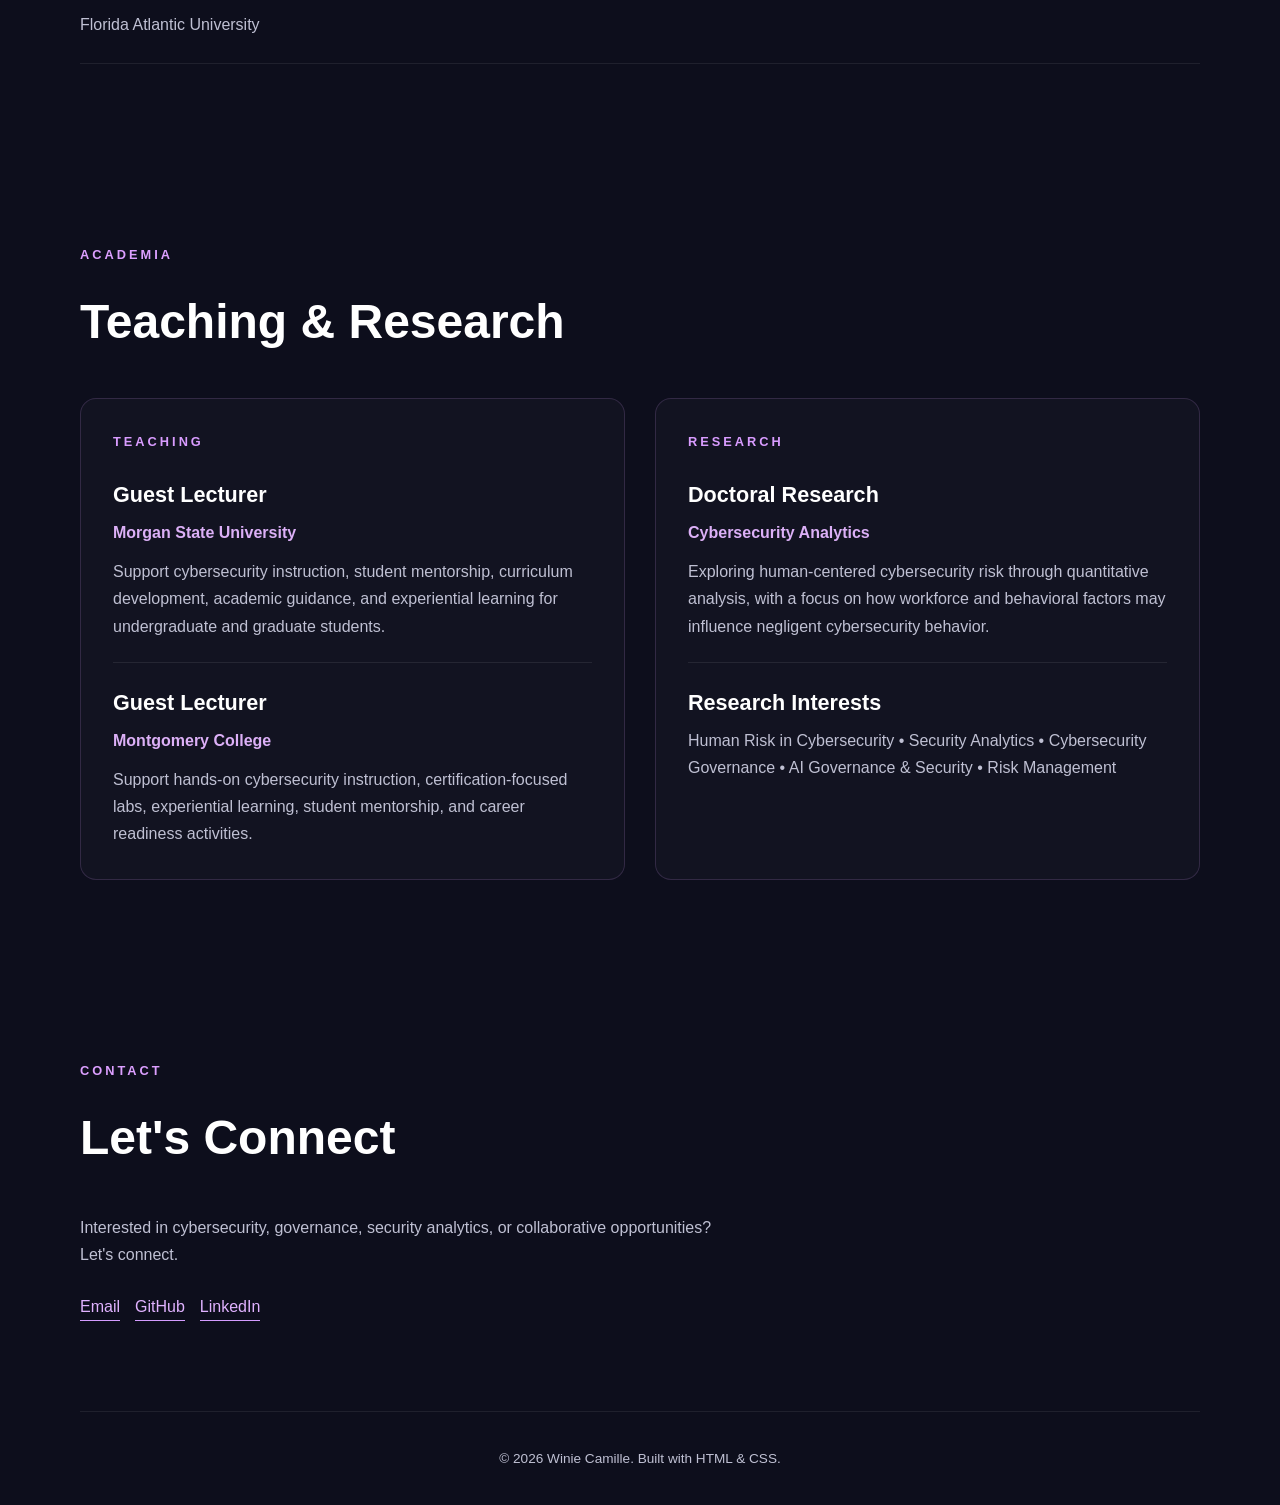
==== commit c543073f: "Add home network security project card Updated project details and descriptions in index.html." ====
--- a/index.html
+++ b/index.html
@@ -88,23 +88,28 @@
     <div class="project-grid">
 
       <div class="project-card">
-        <p class="project-number">01</p>
-
-        <h3>Mobile-Money Fraud Analysis</h3>
-
-        <p>
-          Analyzed simulated financial transaction data using the PaySim
-          dataset to evaluate fraud detection techniques and model performance.
-        </p>
-
-        <div class="tags">
-          <span>Python</span>
-          <span>Data Analysis</span>
-          <span>Fraud Detection</span>
-        </div>
-
-        <a href="#">View Project →</a>
-      </div>
+
+  <p class="project-number">01</p>
+
+  <h3>Home Network Security Architecture & Risk Assessment</h3>
+
+  <p>
+    Mapped a residential network environment containing personal,
+    corporate, mobile, and IoT devices to evaluate network architecture,
+    trust boundaries, security controls, and potential risks.
+  </p>
+
+  <div class="tags">
+    <span>Network Security</span>
+    <span>Risk Assessment</span>
+    <span>Network Architecture</span>
+    <span>IoT Security</span>
+    <span>Asset Inventory</span>
+  </div>
+
+  <a href="home-network-security.html">View Project →</a>
+
+</div>
 
 
       <div class="project-card">
--- a/style.css
+++ b/style.css
@@ -407,7 +407,76 @@
   color: #ffffff;
   transform: translateX(-4px);
 }
-
+/* =========================
+   PROJECT CASE STUDY
+========================= */
+
+.project-case-study h1 {
+  font-size: clamp(2.8rem, 6vw, 5rem);
+  line-height: 1.1;
+  color: #ffffff;
+  margin-bottom: 25px;
+}
+
+.project-case-study > p:not(.section-label) {
+  max-width: 850px;
+  font-size: 1.1rem;
+}
+
+
+/* =========================
+   IMPLEMENTATION EVIDENCE
+========================= */
+
+.evidence-grid {
+  grid-template-columns: 1fr;
+}
+
+.evidence-item img {
+  height: auto;
+}
+
+.evidence-item {
+  background: rgba(255, 255, 255, 0.025);
+  border: 1px solid rgba(216, 156, 255, 0.16);
+  border-radius: 16px;
+  padding: 18px;
+}
+
+.evidence-item img {
+  width: 100%;
+  height: 280px;
+  object-fit: contain;
+  background: rgba(0, 0, 0, 0.15);
+  border-radius: 10px;
+  display: block;
+}
+
+.evidence-item p {
+  color: #e5c5f7;
+  font-weight: 600;
+  margin-top: 14px;
+}
+
+
+/* =========================
+   PROJECT BUTTON
+========================= */
+
+.project-button {
+  display: inline-block;
+  margin-top: 25px;
+  padding: 13px 24px;
+  border-radius: 8px;
+  background: linear-gradient(135deg, #d99cff, #b88cff);
+  color: #111220;
+  font-weight: 700;
+  transition: 0.3s;
+}
+
+.project-button:hover {
+  transform: translateY(-3px);
+}
 /* =========================
    MOBILE
 ========================= */
@@ -417,7 +486,9 @@
    .academia-grid {
     grid-template-columns: 1fr;
   }
-   
+   .evidence-grid {
+  grid-template-columns: 1fr;
+}
   nav {
     height: auto;
     padding: 25px 0;
